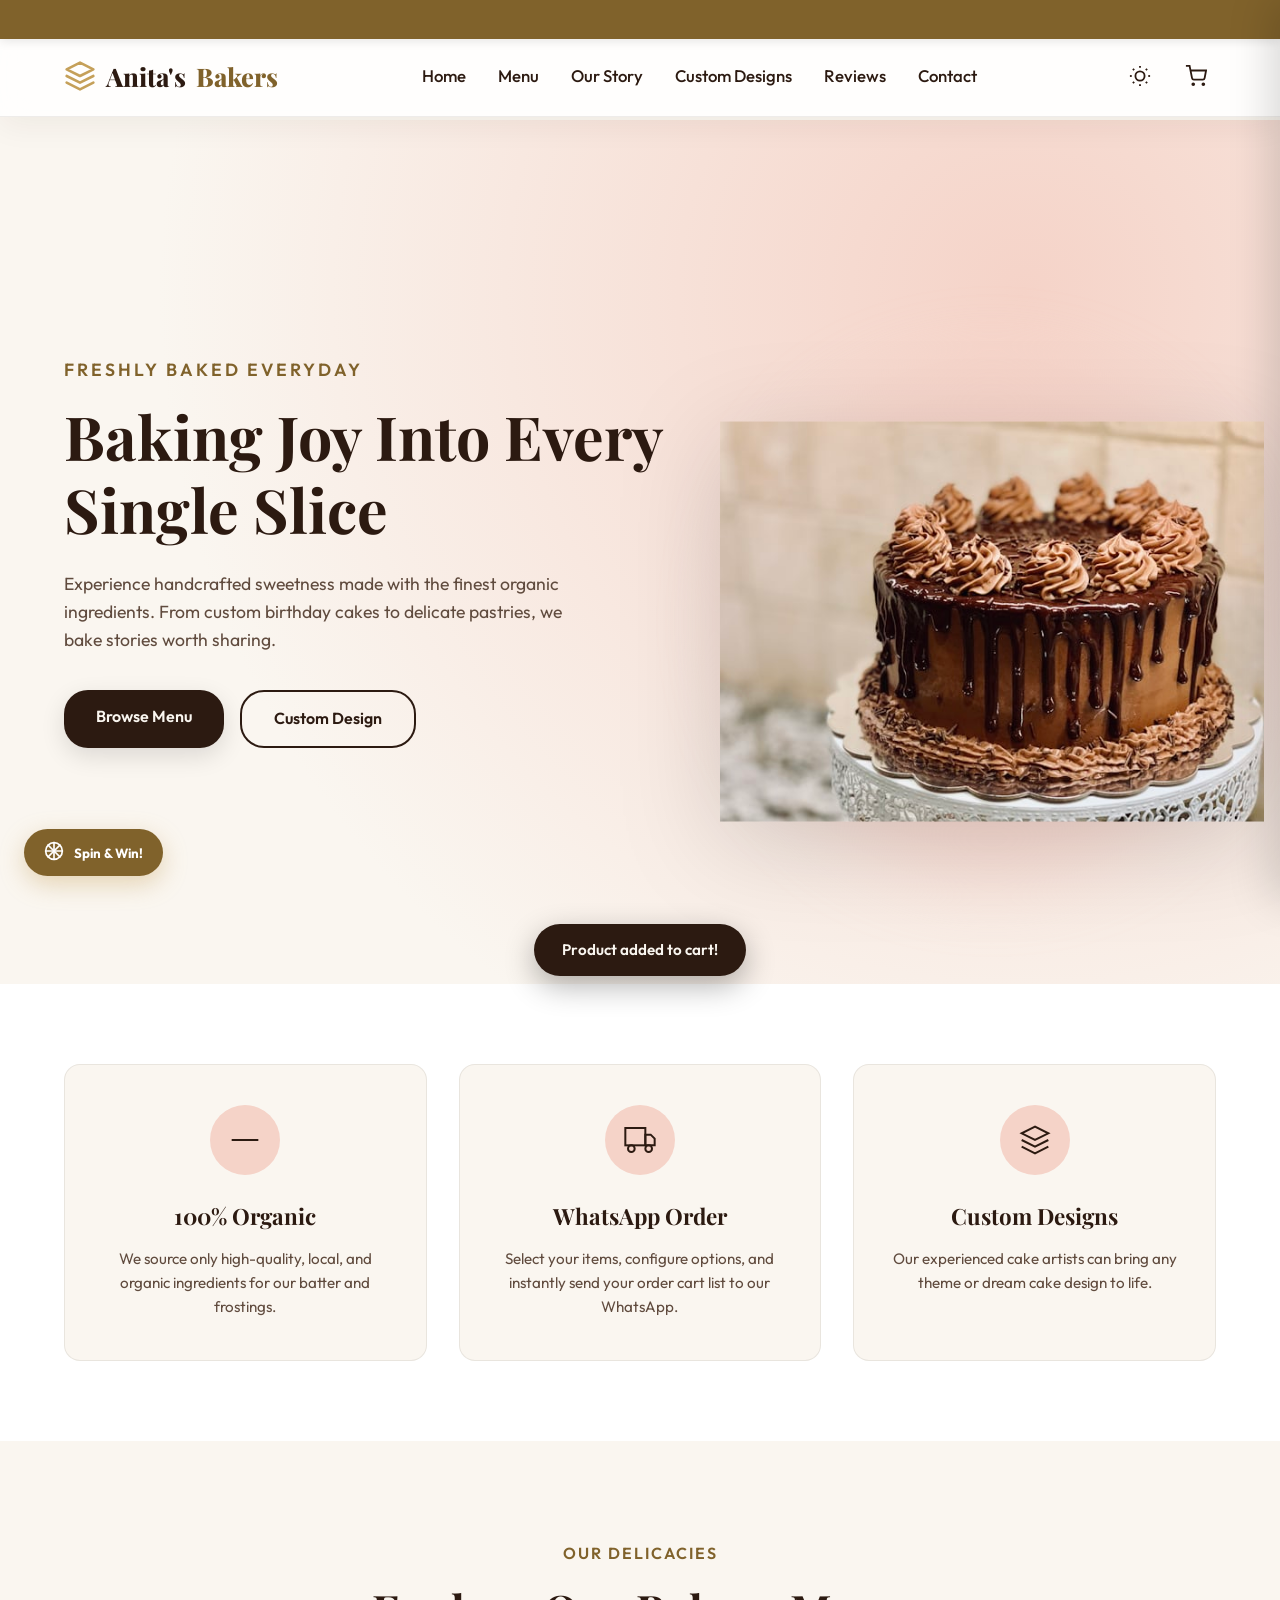
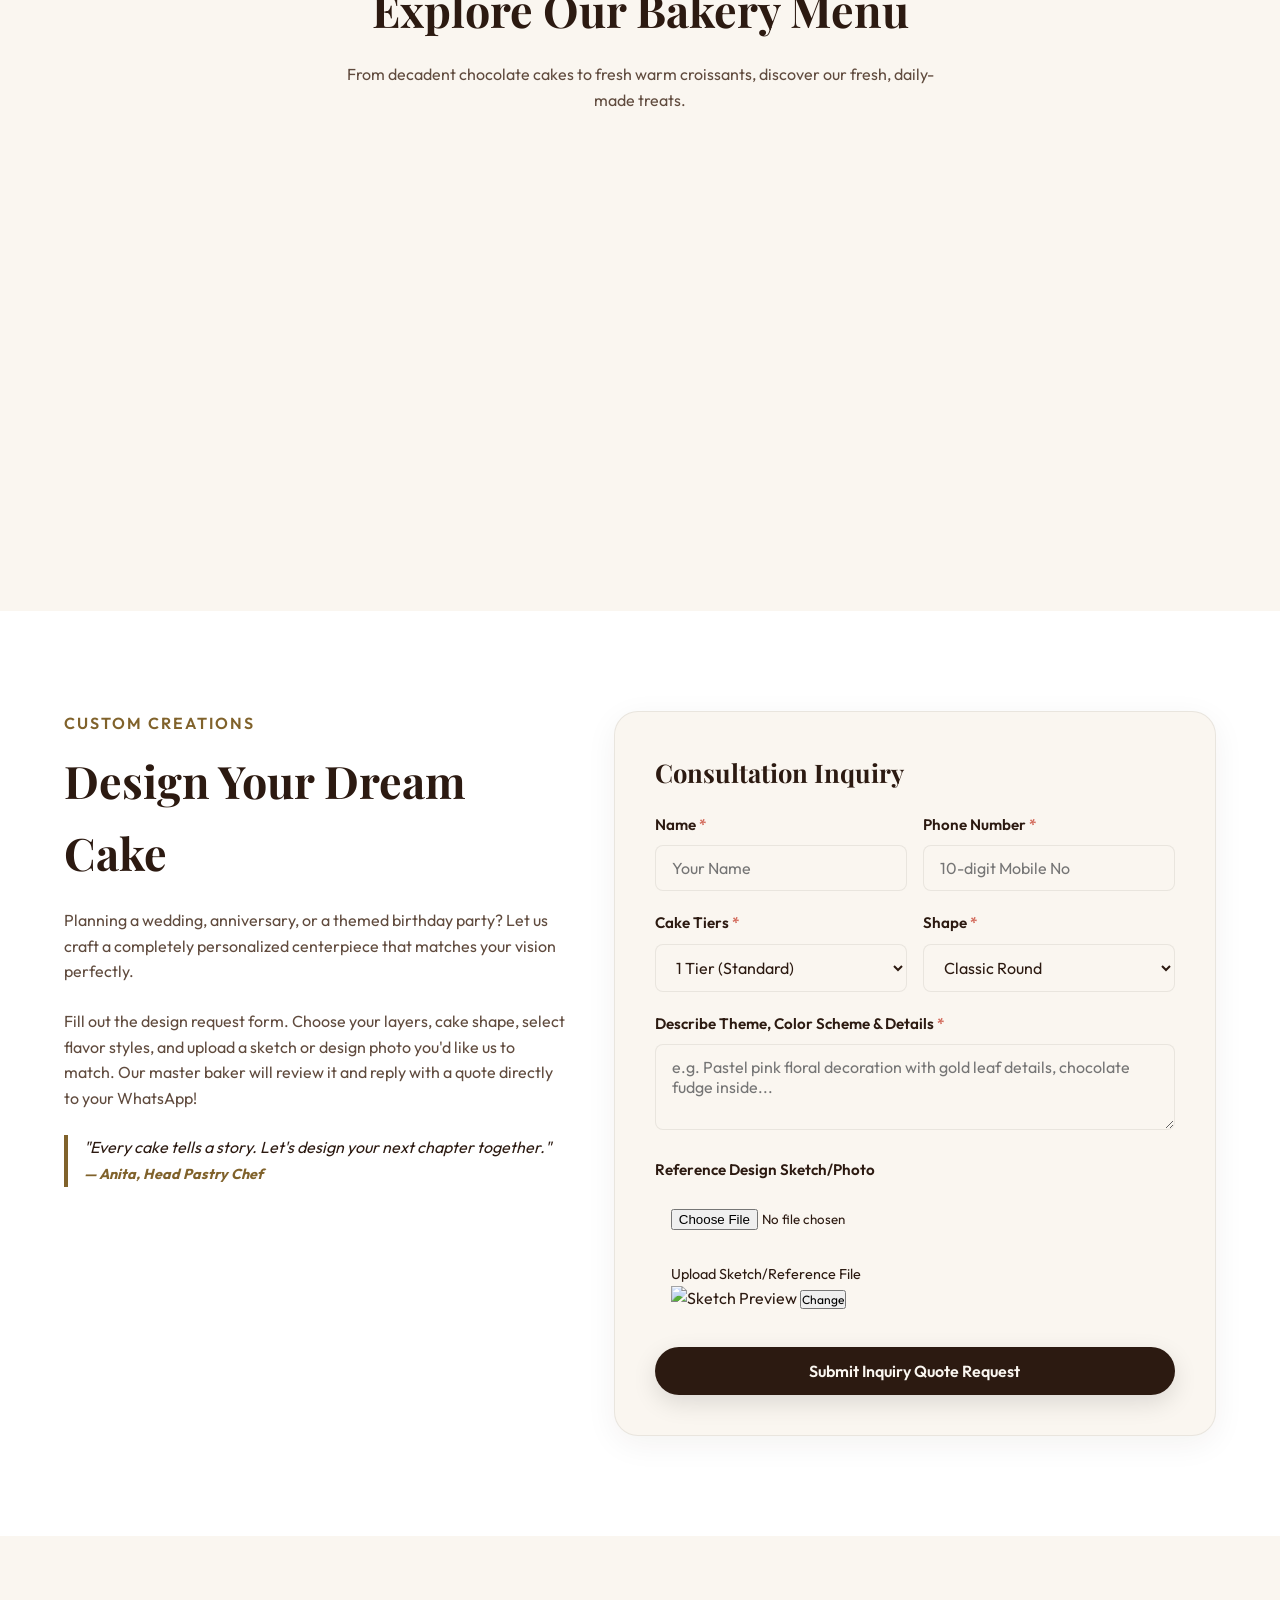
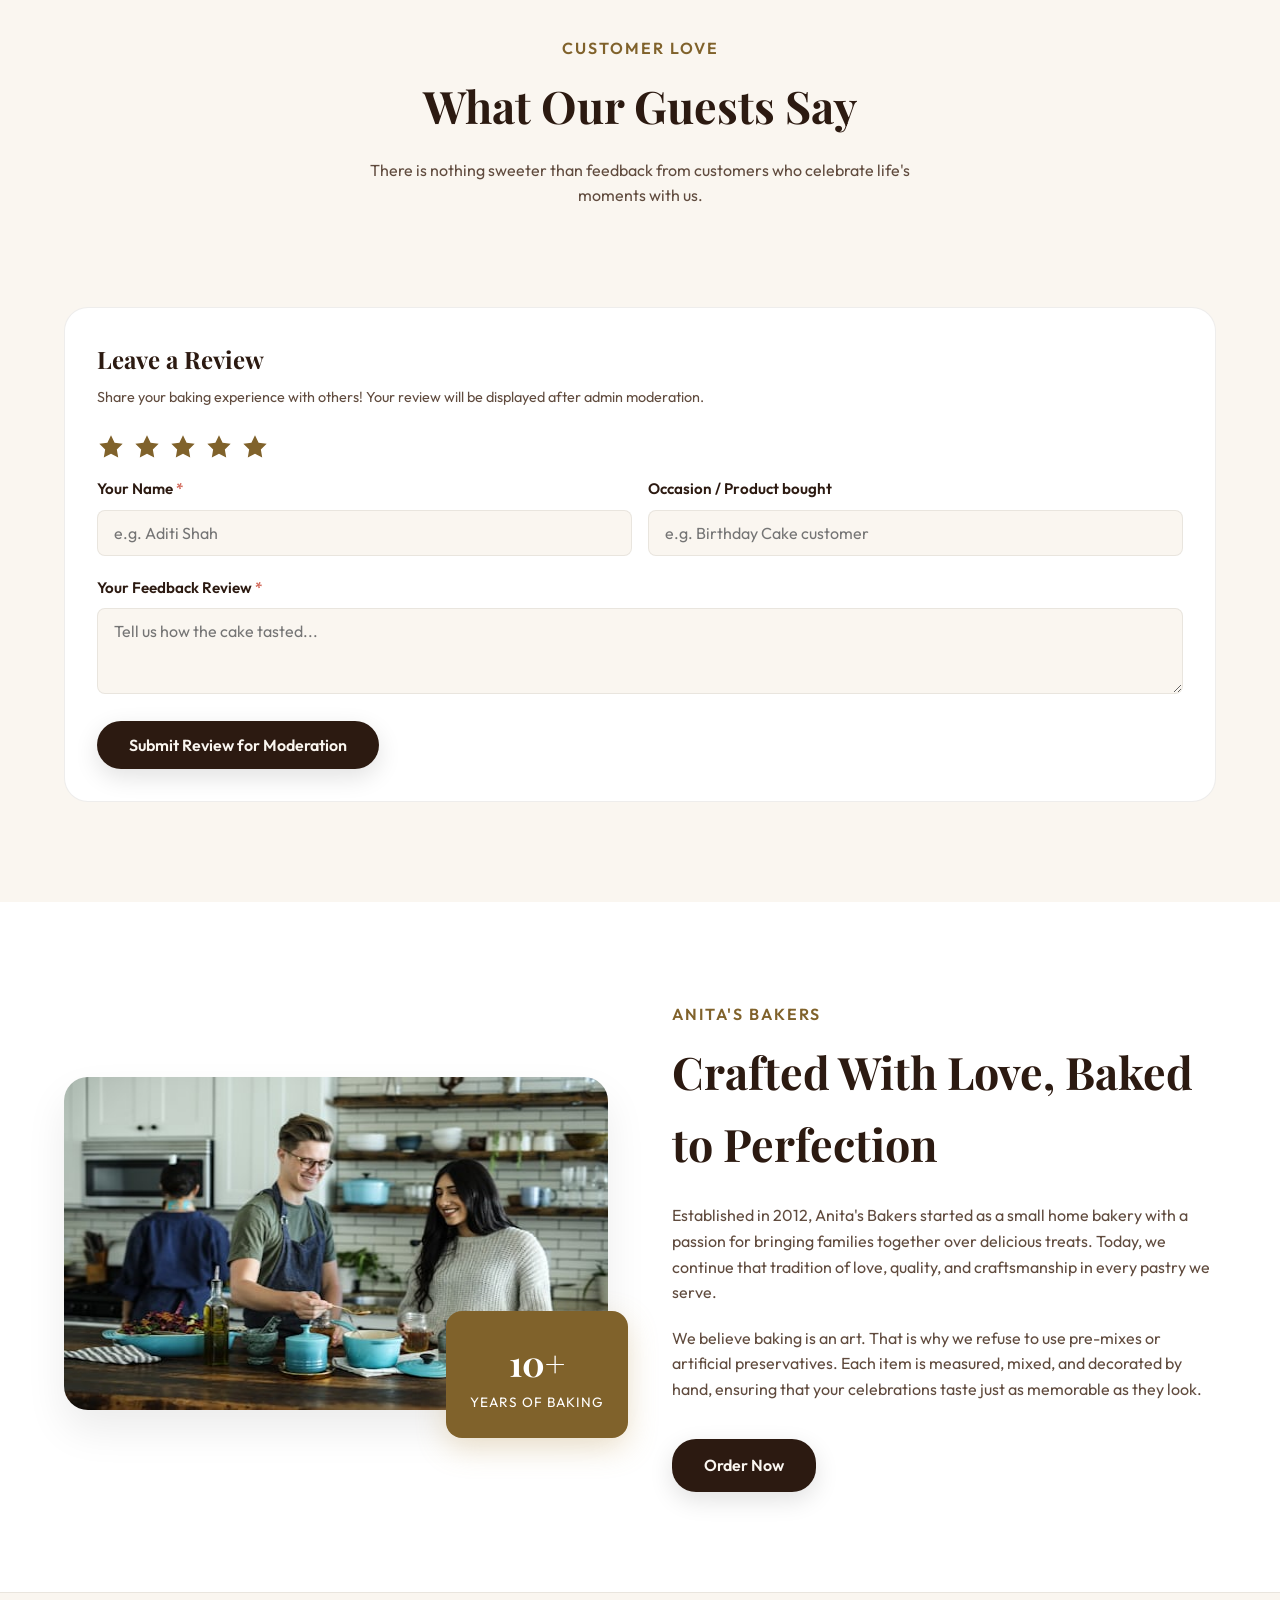
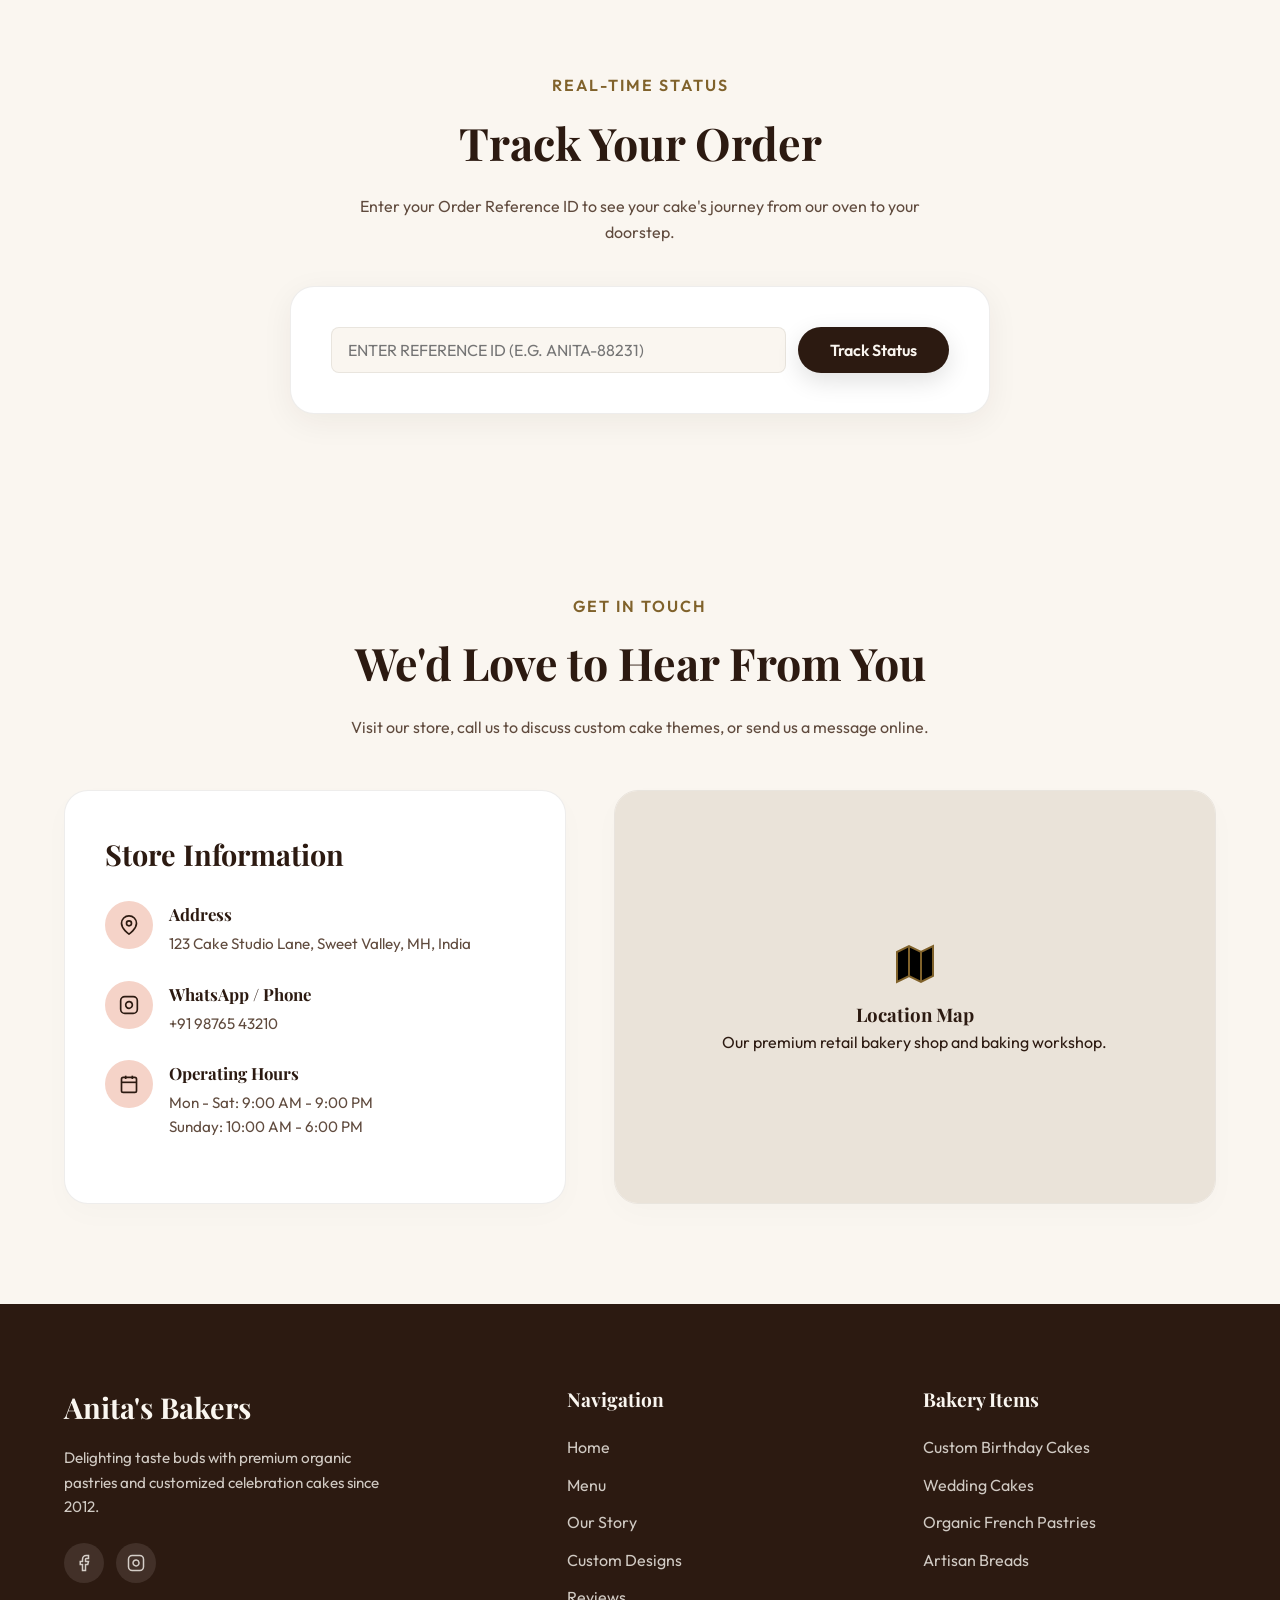
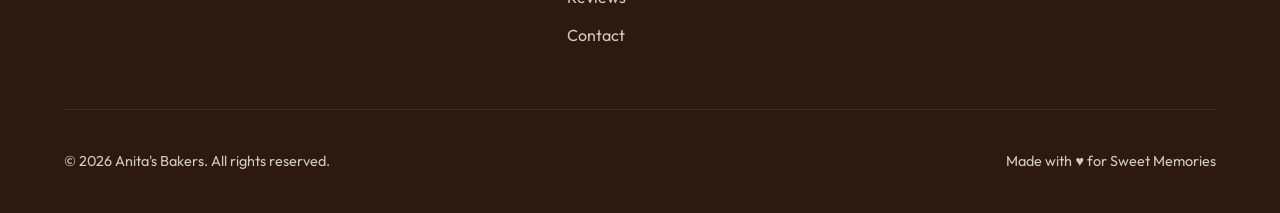
==== frontend/index.html @ c2e87790 "Initial commit: separate frontend and backend for Anita's Bakers" ====
<!DOCTYPE html>
<html lang="en">
<head>
  <meta charset="UTF-8">
  <meta name="viewport" content="width=device-width, initial-scale=1.0">
  <title>Anita's Bakers - Handcrafted Cakes & Pastries</title>
  <meta name="description" content="Welcome to Anita's Bakers. Explore our collection of premium handcrafted cakes, cupcakes, pastries, and custom orders. Order directly on WhatsApp!">
  <link rel="preconnect" href="https://fonts.googleapis.com">
  <link rel="preconnect" href="https://fonts.gstatic.com" crossorigin>
  <link rel="preload" href="https://fonts.googleapis.com/css2?family=Outfit:wght@300;400;500;600;700&family=Playfair+Display:ital,wght@0,400..900;1,400..900&family=Sacramento&display=swap" as="style" onload="this.onload=null;this.rel='stylesheet'">
  <noscript><link rel="stylesheet" href="https://fonts.googleapis.com/css2?family=Outfit:wght@300;400;500;600;700&family=Playfair+Display:ital,wght@0,400..900;1,400..900&family=Sacramento&display=swap"></noscript>
  <link rel="stylesheet" href="css/shared.css">
  <link rel="stylesheet" href="css/storefront.css">
</head>
<body class="storefront-page">

  <!-- --- TOP PROMOTIONAL ANNOUNCEMENT BAR --- -->
  <div id="announcementBar" class="announcement-bar">
    <div id="announcementContent" class="announcement-content">🎉 Special Opening Offer: Use Code WELCOME15 to get 15% off your first order! 🍰</div>
  </div>

  <!-- --- TOAST CONTAINER FOR NOTIFICATIONS --- -->
  <div id="toastNotification" class="toast-container">
    <span id="toastMessage">Product added to cart!</span>
  </div>

  <!-- --- HEADER NAVIGATION --- -->
  <header id="mainHeader">
    <div class="container nav-container">
      <a href="#" class="logo" id="logoLink">
        <svg width="32" height="32" viewBox="0 0 24 24" fill="none" stroke="#C5A059" stroke-width="2" stroke-linecap="round" stroke-linejoin="round"><path d="M12 2L2 7l10 5 10-5-10-5zM2 17l10 5 10-5M2 12l10 5 10-5"/></svg>
        Anita's <span>Bakers</span>
      </a>
      <nav>
        <ul>
          <li><a href="#home">Home</a></li>
          <li><a href="#menu">Menu</a></li>
          <li><a href="#about">Our Story</a></li>
          <li><a href="#custom-inquiry">Custom Designs</a></li>
          <li><a href="#testimonials">Reviews</a></li>
          <li><a href="#contact">Contact</a></li>
        </ul>
      </nav>
      <div class="nav-right">
        <!-- Hamburger Menu Button -->
        <button id="mobileMenuToggleBtn" class="mobile-menu-toggle-btn" aria-label="Toggle Navigation Menu">
          <svg viewBox="0 0 24 24" fill="none" stroke="currentColor" stroke-width="2" stroke-linecap="round" stroke-linejoin="round">
            <line x1="3" y1="12" x2="21" y2="12" class="line-mid"></line>
            <line x1="3" y1="6" x2="21" y2="6" class="line-top"></line>
            <line x1="3" y1="18" x2="21" y2="18" class="line-bottom"></line>
          </svg>
        </button>
        
        <!-- Theme Toggle Switch -->
        <button id="themeToggleBtn" class="theme-toggle-btn" aria-label="Toggle dark mode">
          <svg viewBox="0 0 24 24" id="themeSunIcon"><circle cx="12" cy="12" r="5"></circle><line x1="12" y1="1" x2="12" y2="3"></line><line x1="12" y1="21" x2="12" y2="23"></line><line x1="4.22" y1="4.22" x2="5.64" y2="5.64"></line><line x1="18.36" y1="18.36" x2="19.78" y2="19.78"></line><line x1="1" y1="12" x2="3" y2="12"></line><line x1="21" y1="12" x2="23" y2="12"></line><line x1="4.22" y1="19.78" x2="5.64" y2="18.36"></line><line x1="18.36" y1="5.64" x2="19.78" y2="4.22"></line></svg>
          <svg viewBox="0 0 24 24" id="themeMoonIcon" style="display: none;"><path d="M21 12.79A9 9 0 1 1 11.21 3 7 7 0 0 0 21 12.79z"></path></svg>
        </button>
        
        <button id="cartToggleBtn" class="cart-icon-btn" aria-label="Shopping Cart">
          <svg viewBox="0 0 24 24">
            <circle cx="9" cy="21" r="1"></circle>
            <circle cx="20" cy="21" r="1"></circle>
            <path d="M1 1h4l2.68 13.39a2 2 0 0 0 2 1.61h9.72a2 2 0 0 0 2-1.61L23 6H6"></path>
          </svg>
          <span id="cartBadgeCount" class="cart-badge" style="display: none;">0</span>
        </button>
      </div>
    </div>
  </header>

  <main>

  <!-- --- HERO SECTION --- -->
  <section id="home" class="hero">
    <div class="container flex-between" style="width: 100%; height: 100%;">
      <div class="hero-content">
        <span class="hero-subtitle">Freshly Baked Everyday</span>
        <h1 class="hero-title">Baking Joy Into Every Single Slice</h1>
        <p class="hero-desc">Experience handcrafted sweetness made with the finest organic ingredients. From custom birthday cakes to delicate pastries, we bake stories worth sharing.</p>
        <div class="hero-buttons">
          <a href="#menu" class="btn btn-primary">Browse Menu</a>
          <a href="#custom-inquiry" class="btn btn-secondary">Custom Design</a>
        </div>
      </div>
      <div class="hero-image-wrapper">
        <div class="hero-circle-bg"></div>
        <img src="images/hero.jpg" alt="Anita's Signature Cake" class="hero-img" id="heroFeaturedImg" width="600" height="400" fetchpriority="high" loading="eager">
      </div>
    </div>
  </section>

  <!-- --- FEATURES SECTION --- -->
  <section class="features-section">
    <div class="container">
      <h2 class="sr-only">Our Core Features</h2>
      <div class="features-grid">
        <div class="feature-card">
          <div class="feature-icon-wrapper">
            <svg viewBox="0 0 24 24"><path d="M12 2a15.3(15.3) 0 0 1 4 10 15.3(15.3) 0 0 1-4 10 15.3(15.3) 0 0 1-4-10 15.3(15.3) 0 0 1 4-10z"></path><path d="M2 12h20"></path></svg>
          </div>
          <h3>100% Organic</h3>
          <p>We source only high-quality, local, and organic ingredients for our batter and frostings.</p>
        </div>
        <div class="feature-card">
          <div class="feature-icon-wrapper">
            <svg viewBox="0 0 24 24"><rect x="1" y="3" width="15" height="13"></rect><polygon points="16 8 20 8 23 11 23 16 16 16 16 8"></polygon><circle cx="5.5" cy="18.5" r="2.5"></circle><circle cx="18.5" cy="18.5" r="2.5"></circle></svg>
          </div>
          <h3>WhatsApp Order</h3>
          <p>Select your items, configure options, and instantly send your order cart list to our WhatsApp.</p>
        </div>
        <div class="feature-card">
          <div class="feature-icon-wrapper">
            <svg viewBox="0 0 24 24"><path d="M12 2L2 7l10 5 10-5-10-5zM2 17l10 5 10-5M2 12l10 5 10-5"/></svg>
          </div>
          <h3>Custom Designs</h3>
          <p>Our experienced cake artists can bring any theme or dream cake design to life.</p>
        </div>
      </div>
    </div>
  </section>

  <!-- --- MENU / PRODUCTS SECTION --- -->
  <section id="menu" class="menu-section">
    <div class="container">
      <div class="section-header">
        <span class="section-subtitle">Our Delicacies</span>
        <h2 class="section-title">Explore Our Bakery Menu</h2>
        <p class="section-desc">From decadent chocolate cakes to fresh warm croissants, discover our fresh, daily-made treats.</p>
      </div>

      <!-- Categories Filter Pills -->
      <div class="categories-filter" id="categoryFilterContainer">
        <!-- Dynamic Category buttons will render here -->
      </div>

      <!-- Products Grid -->
      <div class="products-grid" id="productsGrid">
        <!-- Dynamic Product cards will render here -->
      </div>
    </div>
  </section>

  <!-- --- CUSTOM ORDER / DESIGN INQUIRY --- -->
  <section id="custom-inquiry" class="inquiry-section">
    <div class="container inquiry-grid">
      <div class="inquiry-text">
        <span class="section-subtitle">Custom Creations</span>
        <h2>Design Your Dream Cake</h2>
        <p>Planning a wedding, anniversary, or a themed birthday party? Let us craft a completely personalized centerpiece that matches your vision perfectly.</p>
        <p>Fill out the design request form. Choose your layers, cake shape, select flavor styles, and upload a sketch or design photo you'd like us to match. Our master baker will review it and reply with a quote directly to your WhatsApp!</p>
        <div style="margin-top:20px; border-left:4px solid var(--accent-gold); padding-left: 16px; font-style:italic;">
          "Every cake tells a story. Let's design your next chapter together."<br>
          <strong style="color:var(--accent-gold); font-size:0.9rem;">— Anita, Head Pastry Chef</strong>
        </div>
      </div>
      
      <div class="inquiry-card">
        <h3 style="margin-bottom: 20px; font-size: 1.6rem;">Consultation Inquiry</h3>
        <form id="cakeInquiryForm">
          <div class="config-options-grid">
            <div class="form-group">
              <label for="inqName">Name <span>*</span></label>
              <input type="text" id="inqName" class="form-control" placeholder="Your Name" required>
            </div>
            <div class="form-group">
              <label for="inqPhone">Phone Number <span>*</span></label>
              <input type="tel" id="inqPhone" class="form-control" placeholder="10-digit Mobile No" required pattern="[0-9]{10}">
            </div>
          </div>
          <div class="config-options-grid">
            <div class="form-group">
              <label for="inqTiers">Cake Tiers <span>*</span></label>
              <select id="inqTiers" class="form-control" required>
                <option value="1 Tier">1 Tier (Standard)</option>
                <option value="2 Tiers">2 Tiers (Tall)</option>
                <option value="3 Tiers">3 Tiers (Grand)</option>
                <option value="Custom Layers">More than 3 (Custom)</option>
              </select>
            </div>
            <div class="form-group">
              <label for="inqShape">Shape <span>*</span></label>
              <select id="inqShape" class="form-control" required>
                <option value="Round">Classic Round</option>
                <option value="Square">Modern Square</option>
                <option value="Heart">Romantic Heart</option>
                <option value="Hexagonal">Geometric Hexagon</option>
                <option value="Sculpted / Theme">Custom Sculpted Theme</option>
              </select>
            </div>
          </div>
          <div class="form-group">
            <label for="inqDesc">Describe Theme, Color Scheme & Details <span>*</span></label>
            <textarea id="inqDesc" class="form-control" rows="3" placeholder="e.g. Pastel pink floral decoration with gold leaf details, chocolate fudge inside..." required></textarea>
          </div>
          <div class="form-group">
            <label for="inqImageFile">Reference Design Sketch/Photo</label>
            <div class="image-upload-wrapper" id="inqUploadArea" style="padding:16px;">
              <input type="file" id="inqImageFile" accept="image/*">
              <div class="upload-placeholder" id="inqUploadPlaceholder" style="font-size:0.9rem;">
                <svg viewBox="0 0 24 24" fill="none" stroke-width="2" style="width:24px; height:24px;"><rect x="3" y="3" width="18" height="18" rx="2" ry="2"></rect><circle cx="8.5" cy="8.5" r="1.5"></circle><polyline points="21 15 16 10 5 21"></polyline></svg>
                <p>Upload Sketch/Reference File</p>
              </div>
              <div class="preview-container" id="inqPreviewContainer">
                <img src="" alt="Sketch Preview" class="preview-img" id="inqPreviewImg" style="width:80px; height:80px;">
                <button type="button" class="btn-remove-preview" id="btnRemoveInqPreview" style="font-size:0.75rem;">Change</button>
              </div>
            </div>
            <input type="hidden" id="inqImageBase64">
          </div>
          <button type="submit" class="btn btn-primary" style="width: 100%;">Submit Inquiry Quote Request</button>
        </form>
      </div>
    </div>
  </section>

  <!-- --- TESTIMONIALS SECTION --- -->
  <section id="testimonials" class="testimonials-section">
    <div class="container">
      <div class="section-header">
        <span class="section-subtitle">Customer Love</span>
        <h2 class="section-title">What Our Guests Say</h2>
        <p class="section-desc">There is nothing sweeter than feedback from customers who celebrate life's moments with us.</p>
      </div>
      
      <!-- Testimonials grid container -->
      <div class="testimonials-grid" id="testimonialsGrid">
        <!-- Rendered dynamically from localStorage approved list -->
      </div>

      <!-- Add Review submission form inline -->
      <div class="review-submit-box">
        <h3 style="margin-bottom: 8px; font-family: var(--font-serif); font-size:1.5rem;">Leave a Review</h3>
        <p style="font-size:0.9rem; color:var(--text-light-cocoa); margin-bottom: 24px;">Share your baking experience with others! Your review will be displayed after admin moderation.</p>
        
        <form id="submitReviewForm">
          <div class="review-stars-input" id="starsRatingSelector">
            <svg viewBox="0 0 24 24" data-index="1"><polygon points="12 2 15.09 8.26 22 9.27 17 14.14 18.18 21.02 12 17.77 5.82 21.02 7 14.14 2 9.27 8.91 8.26 12 2"></polygon></svg>
            <svg viewBox="0 0 24 24" data-index="2"><polygon points="12 2 15.09 8.26 22 9.27 17 14.14 18.18 21.02 12 17.77 5.82 21.02 7 14.14 2 9.27 8.91 8.26 12 2"></polygon></svg>
            <svg viewBox="0 0 24 24" data-index="3"><polygon points="12 2 15.09 8.26 22 9.27 17 14.14 18.18 21.02 12 17.77 5.82 21.02 7 14.14 2 9.27 8.91 8.26 12 2"></polygon></svg>
            <svg viewBox="0 0 24 24" data-index="4"><polygon points="12 2 15.09 8.26 22 9.27 17 14.14 18.18 21.02 12 17.77 5.82 21.02 7 14.14 2 9.27 8.91 8.26 12 2"></polygon></svg>
            <svg viewBox="0 0 24 24" data-index="5"><polygon points="12 2 15.09 8.26 22 9.27 17 14.14 18.18 21.02 12 17.77 5.82 21.02 7 14.14 2 9.27 8.91 8.26 12 2"></polygon></svg>
          </div>
          <input type="hidden" id="selectedStarValue" value="5">

          <div class="config-options-grid">
            <div class="form-group">
              <label for="revAuthor">Your Name <span>*</span></label>
              <input type="text" id="revAuthor" class="form-control" placeholder="e.g. Aditi Shah" required>
            </div>
            <div class="form-group">
              <label for="revType">Occasion / Product bought</label>
              <input type="text" id="revType" class="form-control" placeholder="e.g. Birthday Cake customer">
            </div>
          </div>
          <div class="form-group">
            <label for="revText">Your Feedback Review <span>*</span></label>
            <textarea id="revText" class="form-control" rows="3" placeholder="Tell us how the cake tasted..." required></textarea>
          </div>
          <button type="submit" class="btn btn-primary">Submit Review for Moderation</button>
        </form>
      </div>
    </div>
  </section>

  <!-- --- OUR STORY SECTION --- -->
  <section id="about" class="about-section">
    <div class="container">
      <div class="about-grid">
        <div class="about-image">
          <img src="images/about.jpg" alt="Anita Baking" class="about-img-main" width="500" height="333" loading="lazy">
          <div class="about-badge">
            <h4>10+</h4>
            <p>Years of Baking</p>
          </div>
        </div>
        <div class="about-text">
          <span class="section-subtitle">Anita's Bakers</span>
          <h2>Crafted With Love, Baked to Perfection</h2>
          <p>Established in 2012, Anita's Bakers started as a small home bakery with a passion for bringing families together over delicious treats. Today, we continue that tradition of love, quality, and craftsmanship in every pastry we serve.</p>
          <p>We believe baking is an art. That is why we refuse to use pre-mixes or artificial preservatives. Each item is measured, mixed, and decorated by hand, ensuring that your celebrations taste just as memorable as they look.</p>
          <a href="#menu" class="btn btn-primary" style="margin-top: 16px;">Order Now</a>
        </div>
      </div>
    </div>
  </section>

  <!-- --- ORDER TRACKER SECTION --- -->
  <section id="order-tracker" class="order-tracker-section" style="background: var(--bg-cream); padding: 80px 0; border-top: 1px solid var(--border-color);">
    <div class="container">
      <div class="section-header" style="max-width: 600px; margin: 0 auto 40px auto; text-align: center;">
        <span class="section-subtitle">Real-time Status</span>
        <h2 class="section-title">Track Your Order</h2>
        <p class="section-desc">Enter your Order Reference ID to see your cake's journey from our oven to your doorstep.</p>
      </div>
      
      <div class="tracker-card" style="max-width: 700px; margin: 0 auto; background: var(--bg-white); padding: 40px; border-radius: var(--border-radius-lg); border: 1px solid var(--border-color); box-shadow: var(--glass-shadow);">
        <div class="form-group" style="display: flex; gap: 12px; margin-bottom: 0;">
          <input type="text" id="orderTrackerInput" class="form-control" placeholder="Enter Reference ID (e.g. ANITA-88231)" style="text-transform: uppercase;">
          <button id="trackOrderBtn" class="btn btn-primary" style="white-space: nowrap; padding: 0 32px;">Track Status</button>
        </div>
        <p id="trackerError" style="color: var(--danger-red); margin-top: 10px; display: none; font-weight: 600; font-size: 0.9rem;"></p>
        
        <!-- Live Tracker Timeline (hidden by default) -->
        <div id="trackerVisualArea" style="display: none; margin-top: 40px; border-top: 1px solid var(--border-color); padding-top: 30px;">
          <div class="tracker-order-summary" style="margin-bottom: 24px;">
            <h4 id="trackerCustName" style="font-size: 1.25rem; margin-bottom: 4px;">Order Status</h4>
            <p id="trackerOrderItems" style="color: var(--text-light-cocoa); font-size: 0.95rem;"></p>
          </div>
          
          <div class="timeline-wrapper">
            <div class="timeline-progress-bar">
              <div class="timeline-progress-fill" id="timelineProgressFill"></div>
            </div>
            <div class="timeline-steps">
              <div class="timeline-step" id="step-placed">
                <div class="step-dot"><svg viewBox="0 0 24 24" fill="none" stroke="currentColor" stroke-width="3" stroke-linecap="round" stroke-linejoin="round"><polyline points="20 6 9 17 4 12"></polyline></svg></div>
                <div class="step-label">Placed</div>
              </div>
              <div class="timeline-step" id="step-baking">
                <div class="step-dot"><svg viewBox="0 0 24 24" fill="none" stroke="currentColor" stroke-width="3" stroke-linecap="round" stroke-linejoin="round"><path d="M12 2v20M17 5H9.5a3.5 3.5 0 0 0 0 7h5a3.5 3.5 0 0 1 0 7H6"></path></svg></div>
                <div class="step-label">Baking</div>
              </div>
              <div class="timeline-step" id="step-decorating">
                <div class="step-dot"><svg viewBox="0 0 24 24" fill="none" stroke="currentColor" stroke-width="3" stroke-linecap="round" stroke-linejoin="round"><path d="M12 2l3.09 6.26L22 9.27l-5 4.87 1.18 6.88L12 17.77l-6.18 3.25L7 14.14 2 9.27l6.91-1.01L12 2z"></path></svg></div>
                <div class="step-label">Decorating</div>
              </div>
              <div class="timeline-step" id="step-shipping">
                <div class="step-dot"><svg viewBox="0 0 24 24" fill="none" stroke="currentColor" stroke-width="3" stroke-linecap="round" stroke-linejoin="round"><rect x="1" y="3" width="15" height="13"></rect><polygon points="16 8 20 8 23 11 23 16 16 16 16 8"></polygon><circle cx="5.5" cy="18.5" r="2.5"></circle><circle cx="18.5" cy="18.5" r="2.5"></circle></svg></div>
                <div class="step-label">Shipped</div>
              </div>
              <div class="timeline-step" id="step-delivered">
                <div class="step-dot"><svg viewBox="0 0 24 24" fill="none" stroke="currentColor" stroke-width="3" stroke-linecap="round" stroke-linejoin="round"><path d="M22 11.08V12a10 10 0 1 1-5.93-9.14"></path><polyline points="22 4 12 14.01 9 11.01"></polyline></svg></div>
                <div class="step-label">Delivered</div>
              </div>
            </div>
          </div>
        </div>
      </div>
    </div>
  </section>

  <!-- --- CONTACT SECTION --- -->
  <section id="contact" class="contact-section">
    <div class="container">
      <div class="section-header">
        <span class="section-subtitle">Get In Touch</span>
        <h2 class="section-title">We'd Love to Hear From You</h2>
        <p class="section-desc">Visit our store, call us to discuss custom cake themes, or send us a message online.</p>
      </div>
      <div class="contact-grid">
        <div class="contact-info-panel">
          <h3>Store Information</h3>
          <div class="contact-item">
            <div class="contact-item-icon">
              <svg viewBox="0 0 24 24"><path d="M21 10c0 7-9 13-9 13s-9-6-9-13a9 9 0 0 1 18 0z"></path><circle cx="12" cy="10" r="3"></circle></svg>
            </div>
            <div class="contact-item-details">
              <h4>Address</h4>
              <p id="contactAddress">123 Cake Studio Lane, Sweet Valley, MH, India</p>
            </div>
          </div>
          <div class="contact-item">
            <div class="contact-item-icon">
              <svg viewBox="0 0 24 24"><rect x="2" y="2" width="20" height="20" rx="5" ry="5"></rect><path d="M16 11.37A4 4 0 1 1 12.63 8 4 4 0 0 1 16 11.37z"></path><line x1="17.5" y1="6.5" x2="17.51" y2="6.5"></line></svg>
            </div>
            <div class="contact-item-details">
              <h4>WhatsApp / Phone</h4>
              <p id="contactPhone">+91 98765 43210</p>
            </div>
          </div>
          <div class="contact-item">
            <div class="contact-item-icon">
              <svg viewBox="0 0 24 24"><rect x="3" y="4" width="18" height="18" rx="2" ry="2"></rect><line x1="16" y1="2" x2="16" y2="6"></line><line x1="8" y1="2" x2="8" y2="6"></line><line x1="3" y1="10" x2="21" y2="10"></line></svg>
            </div>
            <div class="contact-item-details">
              <h4>Operating Hours</h4>
              <p id="contactHours">Mon - Sat: 9:00 AM - 9:00 PM<br>Sunday: 10:00 AM - 6:00 PM</p>
            </div>
          </div>
        </div>
        <div class="map-container">
          <div class="map-placeholder">
            <svg viewBox="0 0 24 24"><polygon points="3 6 9 3 15 6 21 3 21 18 15 21 9 18 3 21"></polygon><line x1="9" y1="3" x2="9" y2="18"></line><line x1="15" y1="6" x2="15" y2="21"></line></svg>
            <h3>Location Map</h3>
            <p>Our premium retail bakery shop and baking workshop.</p>
          </div>
        </div>
      </div>
    </div>
  </section>

  </main>

  <!-- --- FOOTER --- -->
  <footer>
    <div class="container">
      <div class="footer-grid">
        <div class="footer-brand">
          <h3>Anita's Bakers</h3>
          <p>Delighting taste buds with premium organic pastries and customized celebration cakes since 2012.</p>
          <div class="footer-socials">
            <a href="#" class="social-link" aria-label="Facebook"><svg viewBox="0 0 24 24"><path d="M18 2h-3a5 5 0 0 0-5 5v3H7v4h3v8h4v-8h3l1-4h-4V7a1 1 0 0 1 1-1h3z"></path></svg></a>
            <a href="#" class="social-link" aria-label="Instagram"><svg viewBox="0 0 24 24"><rect x="2" y="2" width="20" height="20" rx="5" ry="5"></rect><path d="M16 11.37A4 4 0 1 1 12.63 8 4 4 0 0 1 16 11.37z"></path><line x1="17.5" y1="6.5" x2="17.51" y2="6.5"></line></svg></a>
          </div>
        </div>
        <div class="footer-links">
          <h4>Navigation</h4>
          <ul>
            <li><a href="#home">Home</a></li>
            <li><a href="#menu">Menu</a></li>
            <li><a href="#about">Our Story</a></li>
            <li><a href="#custom-inquiry">Custom Designs</a></li>
            <li><a href="#testimonials">Reviews</a></li>
            <li><a href="#contact">Contact</a></li>
          </ul>
        </div>
        <div class="footer-links">
          <h4>Bakery Items</h4>
          <ul>
            <li><a href="#menu">Custom Birthday Cakes</a></li>
            <li><a href="#menu">Wedding Cakes</a></li>
            <li><a href="#menu">Organic French Pastries</a></li>
            <li><a href="#menu">Artisan Breads</a></li>
          </ul>
        </div>
      </div>
      <div class="footer-bottom">
        <p>&copy; 2026 Anita's Bakers. All rights reserved.</p>
        <p>Made with &hearts; for Sweet Memories</p>
      </div>
    </div>
  </footer>

  <!-- --- BACKGROUND BACKDROP FILTER OVERLAY --- -->
  <div id="overlayBackdrop" class="overlay-backdrop"></div>

  <!-- --- SLIDE-IN SHOPPING CART SIDEBAR --- -->
  <aside id="cartSidebar" class="cart-sidebar">
    <div class="cart-header">
      <h2>Your Cart</h2>
      <button id="closeCartBtn" class="btn-close-cart" aria-label="Close Cart">
        <svg viewBox="0 0 24 24" fill="none" stroke-width="2"><line x1="18" y1="6" x2="6" y2="18"></line><line x1="6" y1="6" x2="18" y2="18"></line></svg>
      </button>
    </div>
    
    <div id="cartItemsList" class="cart-items-list">
      <!-- Dynamic cart items will render here -->
    </div>

    <div class="cart-footer">
      <div class="promo-container">
        <input type="text" id="promoCodeInput" class="promo-input" placeholder="Promo Code (e.g. ANITA10)">
        <button id="applyPromoBtn" class="btn-promo-apply">Apply</button>
      </div>
      <p id="promoStatusMessage" class="promo-status-message"></p>

      <div class="cart-summary-row">
        <span>Subtotal</span>
        <span id="cartSubtotal">₹0.00</span>
      </div>
      <div id="discountRow" class="cart-summary-row" style="display: none; color: var(--success-green);">
        <span>Discount (<span id="discountPercentage">0</span>%)</span>
        <span id="cartDiscount">-₹0.00</span>
      </div>
      <div class="cart-summary-row">
        <span>Delivery Fee</span>
        <span id="cartDeliveryFee">₹0.00</span>
      </div>
      <div class="cart-summary-row total">
        <span>Total</span>
        <span id="cartTotal">₹0.00</span>
      </div>
      <button id="checkoutBtn" class="btn-checkout">
        Proceed to Checkout
        <svg width="20" height="20" viewBox="0 0 24 24" fill="none" stroke="currentColor" stroke-width="2" stroke-linecap="round" stroke-linejoin="round"><line x1="5" y1="12" x2="19" y2="12"></line><polyline points="12 5 19 12 12 19"></polyline></svg>
      </button>
    </div>
  </aside>

  <!-- --- PRODUCT QUICK VIEW MODAL --- -->
  <div id="quickViewModal" class="modal-wrapper">
    <div class="modal-container">
      <div class="modal-header">
        <h2>Product Details</h2>
        <button id="closeQuickViewModalBtn" class="btn-close-cart" aria-label="Close Product Details Modal">
          <svg viewBox="0 0 24 24" fill="none" stroke-width="2"><line x1="18" y1="6" x2="6" y2="18"></line><line x1="6" y1="6" x2="18" y2="18"></line></svg>
        </button>
      </div>
      <div class="modal-body quickview-grid">
        <img id="qvImg" src="" alt="Product Image" class="quickview-img">
        <div class="quickview-info">
          <h3 id="qvTitle">Belgian Chocolate Truffle</h3>
          <div id="qvPrice" class="price">₹950</div>
          <p id="qvDesc">Rich dark chocolate layered pastry cake...</p>
          <div class="quickview-details-list">
            <div>🍀 <strong>Dietary Info:</strong> Egg/Eggless option available</div>
            <div>🌾 <strong>Allergens:</strong> Gluten, Dairy (May contain traces of nuts)</div>
            <div>🔥 <strong>Calorie Count:</strong> ~340 kcal / slice</div>
          </div>
        </div>
      </div>
      <div class="modal-footer">
        <button id="qvAddToCartBtn" class="btn btn-primary">Add to Shopping Cart</button>
      </div>
    </div>
  </div>

  <!-- --- CUSTOM CAKE CONFIGURATOR MODAL (WIZARD EDITION) --- -->
  <div id="configuratorModal" class="modal-wrapper">
    <div class="modal-container">
      <div class="modal-header">
        <h2>Configure Cake</h2>
        <button id="closeConfigModalBtn" class="btn-close-cart" aria-label="Close Cake Configurator Modal">
          <svg viewBox="0 0 24 24" fill="none" stroke-width="2"><line x1="18" y1="6" x2="6" y2="18"></line><line x1="6" y1="6" x2="18" y2="18"></line></svg>
        </button>
      </div>
      <div class="modal-body" style="padding-top: 20px;">
        
        <!-- Wizard Step Indicators -->
        <div class="wizard-steps-indicator" style="display: flex; justify-content: space-between; align-items: center; margin-bottom: 24px; position: relative; padding: 0 10px;">
          <div class="wizard-indicator-line" style="position: absolute; top: 15px; left: 0; right: 0; height: 3px; background: var(--border-color); z-index: 1;"></div>
          <div class="wizard-indicator-line-fill" id="wizardProgressLine" style="position: absolute; top: 15px; left: 0; width: 0%; height: 3px; background: var(--accent-gold); z-index: 2; transition: var(--transition-smooth);"></div>
          
          <div class="indicator-step active" id="indStep1" style="z-index: 3; display: flex; flex-direction: column; align-items: center; gap: 6px;">
            <div class="step-num" style="width: 32px; height: 32px; border-radius: 50%; background: var(--accent-gold); color: white; display: flex; align-items: center; justify-content: center; font-weight: 700; font-size: 0.9rem; border: 3px solid var(--bg-white); transition: var(--transition-fast);">1</div>
            <span style="font-size: 0.75rem; font-weight: 600; color: var(--text-cocoa);">Base</span>
          </div>
          <div class="indicator-step" id="indStep2" style="z-index: 3; display: flex; flex-direction: column; align-items: center; gap: 6px;">
            <div class="step-num" style="width: 32px; height: 32px; border-radius: 50%; background: #D1C7BD; color: white; display: flex; align-items: center; justify-content: center; font-weight: 700; font-size: 0.9rem; border: 3px solid var(--bg-white); transition: var(--transition-fast);">2</div>
            <span style="font-size: 0.75rem; font-weight: 600; color: var(--text-light-cocoa);">Flavor</span>
          </div>
          <div class="indicator-step" id="indStep3" style="z-index: 3; display: flex; flex-direction: column; align-items: center; gap: 6px;">
            <div class="step-num" style="width: 32px; height: 32px; border-radius: 50%; background: #D1C7BD; color: white; display: flex; align-items: center; justify-content: center; font-weight: 700; font-size: 0.9rem; border: 3px solid var(--bg-white); transition: var(--transition-fast);">3</div>
            <span style="font-size: 0.75rem; font-weight: 600; color: var(--text-light-cocoa);">Decor</span>
          </div>
        </div>

        <!-- Interactive visual cake stack builder -->
        <div class="cake-visualizer" id="cakeVisualizer">
          <div class="cake-layers-container" id="cakeVisualContainer">
            <!-- Layers will stack here in real-time -->
          </div>
          <div class="cake-stand"></div>
          <div class="cake-stand-base"></div>
        </div>

        <div class="configurator-meta" style="margin-bottom: 15px; padding-bottom: 12px;">
          <img id="configCakeImg" src="" alt="Cake Preview" class="configurator-img" style="display:none;">
          <div class="configurator-details">
            <h3 id="configCakeTitle">Custom Celebration Cake</h3>
            <p id="configCakeBasePrice" class="price">Base: ₹0.00</p>
          </div>
        </div>
        
        <form id="cakeConfigForm">
          <input type="hidden" id="configCakeId">
          
          <!-- Step 1 Panel: Shape and Size -->
          <div class="wizard-step-panel" id="configPanelStep1">
            <div class="config-options-grid">
              <div class="form-group">
                <label for="cakeShape">Cake Shape <span>*</span></label>
                <select id="cakeShape" class="form-control">
                  <option value="Round" data-price="0">Round Shape (+₹0)</option>
                  <option value="Square" data-price="50">Square Shape (+₹50)</option>
                  <option value="Heart" data-price="100">Heart Shape (+₹100)</option>
                </select>
              </div>
              <div class="form-group">
                <label for="cakeWeight">Size / Weight <span>*</span></label>
                <select id="cakeWeight" class="form-control">
                  <option value="1" data-price="0">1.0 kg (Base Price)</option>
                  <option value="1.5" data-price="350">1.5 kg (+₹350)</option>
                  <option value="2" data-price="600">2.0 kg (+₹600)</option>
                  <option value="3" data-price="1100">3.0 kg (+₹1100)</option>
                </select>
              </div>
            </div>
          </div>
          
          <!-- Step 2 Panel: Flavor & Eggless option -->
          <div class="wizard-step-panel" id="configPanelStep2" style="display: none;">
            <div class="config-options-grid">
              <div class="form-group">
                <label for="cakeFlavor">Flavor Option <span>*</span></label>
                <select id="cakeFlavor" class="form-control">
                  <option value="Chocolate Truffle" data-price="0">Chocolate Truffle (+₹0)</option>
                  <option value="Red Velvet" data-price="150">Red Velvet (+₹150)</option>
                  <option value="Butterscotch Crunch" data-price="50">Butterscotch Crunch (+₹50)</option>
                  <option value="Fresh Pineapple" data-price="0">Fresh Pineapple (+₹0)</option>
                  <option value="Choco-Hazelnut" data-price="200">Choco-Hazelnut (+₹200)</option>
                </select>
              </div>
              <div class="form-group">
                <label class="toggle-switch-container" style="margin-top: 32px;">
                  <input type="checkbox" id="cakeEggless" class="toggle-checkbox">
                  <span class="toggle-switch"></span>
                  <span>Make it Eggless (+₹100)</span>
                </label>
              </div>
            </div>
          </div>
          
          <!-- Step 3 Panel: Message & Custom Toppings -->
          <div class="wizard-step-panel" id="configPanelStep3" style="display: none;">
            <div class="form-group">
              <label for="cakeMessage">Message on the Cake (Max 20 chars)</label>
              <input type="text" id="cakeMessage" class="form-control" placeholder="e.g. Happy Birthday" maxlength="20">
            </div>
            
            <div class="form-group" style="margin-bottom: 0;">
              <label>Select Cake Toppings (Free Add-ons)</label>
              <div class="toppings-options-grid" style="display: grid; grid-template-columns: repeat(3, 1fr); gap: 10px; margin-top: 6px;">
                <label class="toggle-switch-container" style="padding: 10px 8px; justify-content: center; font-size: 0.8rem; margin-bottom: 0;">
                  <input type="checkbox" id="topCherries" class="toggle-checkbox">
                  <span class="toggle-switch" style="width: 32px; height: 18px; min-width: 32px;"></span>
                  <span>🍒 Cherries</span>
                </label>
                <label class="toggle-switch-container" style="padding: 10px 8px; justify-content: center; font-size: 0.8rem; margin-bottom: 0;">
                  <input type="checkbox" id="topSprinkles" class="toggle-checkbox">
                  <span class="toggle-switch" style="width: 32px; height: 18px; min-width: 32px;"></span>
                  <span>✨ Sprinkles</span>
                </label>
                <label class="toggle-switch-container" style="padding: 10px 8px; justify-content: center; font-size: 0.8rem; margin-bottom: 0;">
                  <input type="checkbox" id="topCandles" class="toggle-checkbox">
                  <span class="toggle-switch" style="width: 32px; height: 18px; min-width: 32px;"></span>
                  <span>🕯️ Candles</span>
                </label>
              </div>
            </div>
          </div>

          <div class="configurator-price-box" style="margin-top: 15px; padding: 12px 20px;">
            Total Price: <span id="configTotalPrice">₹0.00</span>
          </div>
        </form>
        
        <!-- Wizard Navigation Controls -->
        <div class="wizard-nav-controls" style="display: flex; justify-content: space-between; margin-top: 20px;">
          <button type="button" id="prevStepBtn" class="btn btn-secondary" style="padding: 10px 24px; visibility: hidden; font-size: 0.9rem;">Back</button>
          <button type="button" id="nextStepBtn" class="btn btn-primary" style="padding: 10px 24px; font-size: 0.9rem;">Next</button>
          <button type="button" id="addConfiguredToCartBtn" class="btn btn-primary" style="padding: 10px 24px; display: none; font-size: 0.9rem;">Add Configured Cake</button>
        </div>
      </div>
    </div>
  </div>

  <!-- --- CHECKOUT MODAL --- -->
  <div id="checkoutModal" class="modal-wrapper">
    <div class="modal-container">
      <div class="modal-header">
        <h2>Order Checkout</h2>
        <button id="closeCheckoutModalBtn" class="btn-close-cart" aria-label="Close Checkout Modal">
          <svg viewBox="0 0 24 24" fill="none" stroke-width="2"><line x1="18" y1="6" x2="6" y2="18"></line><line x1="6" y1="6" x2="18" y2="18"></line></svg>
        </button>
      </div>
      <div class="modal-body">
        <form id="checkoutForm">
          <div class="form-group">
            <label for="custName">Full Name <span>*</span></label>
            <input type="text" id="custName" class="form-control" placeholder="Your Name" required>
          </div>
          <div class="form-group">
            <label for="custPhone">Phone Number <span>*</span></label>
            <input type="tel" id="custPhone" class="form-control" placeholder="10-digit Mobile Number" required pattern="[0-9]{10}">
          </div>
          <div class="form-group">
            <label for="custAddress">Delivery / Pickup Address <span>*</span></label>
            <textarea id="custAddress" class="form-control" rows="3" placeholder="Complete Street Name, Building No, Landmark" required></textarea>
          </div>
          <div class="config-options-grid">
            <div class="form-group">
              <label for="deliveryDate">Delivery Date <span>*</span></label>
              <input type="date" id="deliveryDate" class="form-control" required>
            </div>
            <div class="form-group">
              <label for="deliveryTime">Preferred Time <span>*</span></label>
              <select id="deliveryTime" class="form-control" required>
                <option value="">Select Time Slot</option>
                <option value="11:00 AM - 01:00 PM">11:00 AM - 01:00 PM</option>
                <option value="01:00 PM - 04:00 PM">01:00 PM - 04:00 PM</option>
                <option value="04:00 PM - 07:00 PM">04:00 PM - 07:00 PM</option>
                <option value="07:00 PM - 09:00 PM">07:00 PM - 09:00 PM</option>
              </select>
            </div>
          </div>
          <div class="form-group">
            <label for="orderNotes">Special Cooking/Decorating Instructions</label>
            <textarea id="orderNotes" class="form-control" rows="2" placeholder="e.g. Less sweet, pack candles, etc."></textarea>
          </div>
        </form>
      </div>
      <div class="modal-footer">
        <button type="button" id="submitOrderBtn" class="btn btn-primary" style="display: flex; align-items: center; gap: 8px;">
          <svg width="20" height="20" viewBox="0 0 24 24" fill="none" stroke="currentColor" stroke-width="2" stroke-linecap="round" stroke-linejoin="round"><path d="M21 11.5a8.38 8.38 0 0 1-.9 3.8 8.5 8.5 0 0 1-7.6 4.7 8.38 8.38 0 0 1-3.8-.9L3 21l1.9-5.7a8.38 8.38 0 0 1-.9-3.8 8.5 8.5 0 0 1 4.7-7.6 8.38 8.38 0 0 1 3.8-.9h.5a8.48 8.48 0 0 1 8 8v.5z"></path></svg>
          Send Order via WhatsApp
        </button>
      </div>
    </div>
  </div>

  <!-- --- SPIN THE WHEEL TRIGGER BUTTON --- -->
  <button id="spinWheelTrigger" class="spin-wheel-trigger-btn">
    <div class="wheel-icon-inner">
      <svg viewBox="0 0 24 24" fill="none" stroke="currentColor" stroke-width="2" stroke-linecap="round" stroke-linejoin="round"><circle cx="12" cy="12" r="10"></circle><line x1="12" y1="2" x2="12" y2="22"></line><line x1="2" y1="12" x2="22" y2="12"></line><path d="M12 12L19.07 4.93"></path><path d="M12 12L4.93 19.07"></path><path d="M12 12L4.93 4.93"></path><path d="M12 12L19.07 19.07"></path></svg>
    </div>
    <span>Spin & Win!</span>
  </button>

  <!-- --- SPIN THE WHEEL MODAL --- -->
  <div id="spinWheelModal" class="modal-wrapper">
    <div class="modal-container" style="max-width: 450px;">
      <div class="modal-header">
        <h2>Spin the Magic Wheel</h2>
        <button id="closeSpinWheelModalBtn" class="btn-close-cart" aria-label="Close Spin the Wheel Modal">
          <svg viewBox="0 0 24 24" fill="none" stroke-width="2"><line x1="18" y1="6" x2="6" y2="18"></line><line x1="6" y1="6" x2="18" y2="18"></line></svg>
        </button>
      </div>
      <div class="modal-body text-center" style="padding: 24px 32px 32px 32px;">
        <p style="color: var(--text-light-cocoa); font-weight: 500; margin-bottom: 24px;">Spin the wheel to win a special coupon code! Auto-applies to your cart.</p>
        
        <!-- Canvas/SVG Wheel Container -->
        <div class="wheel-spinner-container">
          <div class="wheel-pointer">▼</div>
          <div class="wheel-canvas-wrap">
            <svg id="wheelCanvas" viewBox="0 0 300 300">
              <circle cx="150" cy="150" r="140" fill="var(--bg-white)" stroke="var(--accent-gold)" stroke-width="6"/>
              
              <!-- Segment Path slices (8 Slices, 45 deg each) -->
              <path d="M 150,150 L 150,10 A 140 140 0 0 1 249,51 Z" fill="var(--accent-pink)"/>
              <path d="M 150,150 L 249,51 A 140 140 0 0 1 290,150 Z" fill="var(--bg-cream)"/>
              <path d="M 150,150 L 290,150 A 140 140 0 0 1 249,249 Z" fill="var(--accent-gold)"/>
              <path d="M 150,150 L 249,249 A 140 140 0 0 1 150,290 Z" fill="var(--text-light-cocoa)"/>
              <path d="M 150,150 L 150,290 A 140 140 0 0 1 51,249 Z" fill="var(--accent-pink)"/>
              <path d="M 150,150 L 51,249 A 140 140 0 0 1 10,150 Z" fill="var(--bg-cream)"/>
              <path d="M 150,150 L 10,150 A 140 140 0 0 1 51,51 Z" fill="var(--accent-pink-dark)"/>
              <path d="M 150,150 L 51,51 A 140 140 0 0 1 150,10 Z" fill="var(--text-cocoa)"/>
              
              <!-- Slices Text -->
              <g fill="var(--text-cocoa)" font-weight="700" font-size="11">
                <text transform="translate(195,65) rotate(22.5)">10% Off</text>
                <text transform="translate(235,115) rotate(67.5)">Oops!</text>
                <text transform="translate(230,195) rotate(112.5)" fill="white">15% Off</text>
                <text transform="translate(170,240) rotate(157.5)" fill="white">Free Gift</text>
                <text transform="translate(105,245) rotate(202.5)">5% Off</text>
                <text transform="translate(45,190) rotate(247.5)">Free Del</text>
                <text transform="translate(45,105) rotate(292.5)" fill="white">20% Off</text>
                <text transform="translate(100,55) rotate(337.5)" fill="white">No Luck</text>
              </g>
              
              <!-- Inner Cap Pin -->
              <circle cx="150" cy="150" r="22" fill="var(--bg-white)" stroke="var(--accent-gold)" stroke-width="4"/>
              <circle cx="150" cy="150" r="10" fill="var(--accent-gold)"/>
            </svg>
          </div>
        </div>
        
        <button id="spinWheelBtn" class="btn btn-primary" style="width: 100%; margin-top: 24px; padding: 14px;">Spin the Wheel!</button>
        
        <!-- Result Reveal Area -->
        <div id="spinResultArea" style="display: none; margin-top: 24px; padding: 20px; background: rgba(90, 143, 118, 0.1); border: 1px dashed var(--success-green); border-radius: var(--border-radius-md);">
          <h4 style="color: var(--success-green); font-size: 1.25rem; margin-bottom: 8px;">Congratulations! 🎉</h4>
          <p id="spinResultText" style="font-weight: 600; margin-bottom: 12px;">You won 15% off with code: <span id="winCodeDisplay" style="color: var(--accent-gold); font-size: 1.25rem; font-weight: 800; letter-spacing: 1px;">ANITA15</span></p>
          <span style="font-size: 0.8rem; color: var(--text-light-cocoa);">Code has been auto-copied and applied to your checkout cart!</span>
        </div>
      </div>
    </div>
  </div>

  <!-- --- PRINTABLE INVOICE MODAL --- -->
  <div id="invoiceModal" class="modal-wrapper">
    <div class="modal-container" style="max-width: 500px;">
      <div class="modal-header no-print">
        <h2>Order Confirmation</h2>
        <button id="closeInvoiceModalBtn" class="btn-close-cart" aria-label="Close Order Confirmation Invoice Modal">
          <svg viewBox="0 0 24 24" fill="none" stroke-width="2"><line x1="18" y1="6" x2="6" y2="18"></line><line x1="6" y1="6" x2="18" y2="18"></line></svg>
        </button>
      </div>
      <div class="modal-body printable-invoice-body" id="printableInvoiceArea">
        <div class="invoice-header-branding text-center">
          <h1 style="font-family: var(--font-serif); font-size: 1.8rem; margin-bottom: 4px;">Anita's Bakers</h1>
          <p style="font-size: 0.85rem; color: var(--text-light-cocoa); margin-bottom: 16px;">123 Cake Studio Lane, Sweet Valley • +91 98765 43210</p>
          <div style="border-top: 2px dashed var(--border-color); border-bottom: 2px dashed var(--border-color); padding: 8px 0; margin-bottom: 20px;">
            <h2 style="font-family: var(--font-serif); text-transform: uppercase; letter-spacing: 1px; font-size: 1.25rem;">Receipt / Invoice</h2>
            <span style="font-size: 0.8rem; color: var(--text-light-cocoa);" id="invoiceDate">Date: --/--/----</span>
          </div>
        </div>
        
        <div class="invoice-metadata-grid" style="font-size: 0.9rem; margin-bottom: 20px; display: grid; grid-template-columns: 1.2fr 1fr; gap: 8px;">
          <div>
            <strong>Billing To:</strong>
            <p id="invCustomerName" style="color: var(--text-light-cocoa); margin-top: 2px; font-weight:600;">Name</p>
            <p id="invCustomerPhone" style="color: var(--text-light-cocoa);">Phone</p>
          </div>
          <div style="text-align: right;">
            <strong>Reference ID:</strong>
            <p id="invRefId" style="font-family: monospace; font-size: 1rem; color: var(--accent-gold); font-weight: 700; margin-top: 2px;">ANITA-xxxxx</p>
            <strong>Preferred Time:</strong>
            <p id="invPreferredTime" style="color: var(--text-light-cocoa); font-size: 0.85rem;">Time slot</p>
          </div>
        </div>
        
        <table class="invoice-items-table" style="width: 100%; border-collapse: collapse; font-size: 0.9rem; margin-bottom: 20px;">
          <thead>
            <tr style="border-bottom: 1px solid var(--border-color);">
              <th style="padding: 8px 0; text-align: left; background: none; font-size: 0.85rem; border-bottom: 1px solid var(--border-color); text-transform:none;">Item Description</th>
              <th style="padding: 8px 0; text-align: right; background: none; font-size: 0.85rem; width: 60px; border-bottom: 1px solid var(--border-color); text-transform:none;">Qty</th>
              <th style="padding: 8px 0; text-align: right; background: none; font-size: 0.85rem; width: 80px; border-bottom: 1px solid var(--border-color); text-transform:none;">Amount</th>
            </tr>
          </thead>
          <tbody id="invoiceItemsBody">
            <!-- Dynamically populated rows -->
          </tbody>
        </table>
        
        <div class="invoice-summary-box" style="border-top: 1px dashed var(--border-color); padding-top: 12px; font-size: 0.9rem; display: flex; flex-direction: column; gap: 6px;">
          <div class="flex-between">
            <span>Subtotal</span>
            <span id="invSubtotal">₹0.00</span>
          </div>
          <div class="flex-between" id="invDiscountRow" style="display: none; color: var(--success-green);">
            <span>Discount Applied</span>
            <span id="invDiscountValue">-₹0.00</span>
          </div>
          <div class="flex-between">
            <span>Delivery Charges</span>
            <span id="invDeliveryFee">₹0.00</span>
          </div>
          <div class="flex-between">
            <span>Taxes (5% GST)</span>
            <span id="invTax">₹0.00</span>
          </div>
          <div class="flex-between total" style="border-top: 2px solid var(--text-cocoa); padding-top: 8px; margin-top: 4px; font-size: 1.15rem; font-weight: 800;">
            <span>Grand Total</span>
            <span id="invGrandTotal">₹0.00</span>
          </div>
        </div>
        
        <div class="invoice-footer text-center" style="margin-top: 30px; border-top: 1px solid var(--border-color); padding-top: 16px; font-size: 0.8rem; color: var(--text-light-cocoa);">
          <p>Thank you for choosing <strong>Anita's Bakers</strong>!</p>
          <p>Please share this receipt reference ID when making payment on WhatsApp.</p>
        </div>
      </div>
      <div class="modal-footer no-print">
        <button id="printInvoiceBtn" class="btn btn-secondary" style="display: flex; align-items: center; gap: 6px;">
          <svg width="18" height="18" viewBox="0 0 24 24" fill="none" stroke="currentColor" stroke-width="2" stroke-linecap="round" stroke-linejoin="round"><polyline points="6 9 6 2 18 2 18 9"></polyline><path d="M6 18H4a2 2 0 0 1-2-2v-5a2 2 0 0 1 2-2h16a2 2 0 0 1 2 2v5a2 2 0 0 1-2 2h-2"></path><rect x="6" y="14" width="12" height="8"></rect></svg>
          Print Receipt
        </button>
        <button id="sendInvoiceWhatsAppBtn" class="btn btn-primary">
          Open WhatsApp Checkout
        </button>
      </div>
    </div>
  </div>

  <script src="js/database.js" defer></script>
  <script src="js/storefront.js" defer></script>
</body>
</html>
---- frontend/css/shared.css ----
/* --- Design Tokens & CSS Variables --- */
:root {
  /* Light Mode Palette */
  --bg-cream: #FAF6F0;
  --bg-white: #FFFFFF;
  --text-cocoa: #2C1A11;
  --text-light-cocoa: #604B3E;
  --accent-gold: #80622B;
  --accent-gold-hover: #6B5123;
  --accent-gold-bg-text: #FFFFFF;
  --accent-pink: #F5D3C8;
  --accent-pink-dark: #E29B8C;
  --success-green: #5A8F76;
  --danger-red: #D36B5C;
  --border-color: rgba(44, 26, 17, 0.08);
  --glass-bg: rgba(255, 255, 255, 0.85);
  --glass-shadow: 0 8px 32px 0 rgba(44, 26, 17, 0.06);
  --font-serif: 'Playfair Display', serif;
  --font-sans: 'Outfit', sans-serif;
  --font-cursive: 'Sacramento', cursive;
  --transition-smooth: all 0.4s cubic-bezier(0.16, 1, 0.3, 1);
  --transition-fast: all 0.2s ease;
  --border-radius-sm: 8px;
  --border-radius-md: 16px;
  --border-radius-lg: 24px;
}

/* Dark Mode Palette overrides */
[data-theme="dark"] {
  --bg-cream: #1A120B;
  --bg-white: #2C1F15;
  --text-cocoa: #FAF6F0;
  --text-light-cocoa: #D0C6BE;
  --accent-gold: #E6C280;
  --accent-gold-hover: #F0D5A3;
  --accent-pink: #442E28;
  --accent-pink-dark: #8E5C52;
  --border-color: rgba(250, 246, 240, 0.12);
  --glass-bg: rgba(44, 31, 21, 0.85);
  --glass-shadow: 0 8px 32px 0 rgba(0, 0, 0, 0.3);
  --accent-gold-bg-text: #2C1A11;
}

/* --- Base Styles & Reset --- */
* {
  margin: 0;
  padding: 0;
  box-sizing: border-box;
}

html {
  scroll-behavior: smooth;
}

body {
  font-family: var(--font-sans);
  background-color: var(--bg-cream);
  color: var(--text-cocoa);
  line-height: 1.6;
  overflow-x: hidden;
  transition: background-color 0.4s ease, color 0.4s ease;
}

body.storefront-page {
  padding-top: 120px; /* Adjusted for header + announcement banner spacing */
}

h1, h2, h3, h4, h5, h6 {
  font-family: var(--font-serif);
  font-weight: 700;
  color: var(--text-cocoa);
}

a {
  text-decoration: none;
  color: inherit;
  transition: var(--transition-fast);
}

button, input, select, textarea {
  font-family: inherit;
  outline: none;
}

/* --- Utility Classes --- */
.container {
  max-width: 1200px;
  margin: 0 auto;
  padding: 0 24px;
}

.text-center { text-align: center; }
.flex-between { display: flex; justify-content: space-between; align-items: center; }
.flex-center { display: flex; justify-content: center; align-items: center; }

/* --- Top Announcement Banner Ribbon --- */
.announcement-bar {
  position: fixed;
  top: 0;
  left: 0;
  width: 100%;
  background: var(--accent-gold);
  color: var(--accent-gold-bg-text);
  padding: 8px 0;
  text-align: center;
  font-weight: 600;
  font-size: 0.9rem;
  z-index: 101;
  letter-spacing: 0.5px;
  box-shadow: 0 2px 10px rgba(0, 0, 0, 0.1);
  overflow: hidden;
  white-space: nowrap;
}

.announcement-content {
  display: inline-block;
  animation: marquee 25s linear infinite;
  padding-left: 100%;
}

@keyframes marquee {
  0% { transform: translate3d(0, 0, 0); }
  100% { transform: translate3d(-100%, 0, 0); }
}

/* Accessibility hidden element utility */
.sr-only {
  position: absolute;
  width: 1px;
  height: 1px;
  padding: 0;
  margin: -1px;
  overflow: hidden;
  clip: rect(0, 0, 0, 0);
  border: 0;
}
---- frontend/css/storefront.css ----
/* --- Elegant Navigation Bar --- */
header {
  position: fixed;
  top: 36px; /* Shifted down under the announcement banner */
  left: 0;
  right: 0;
  background: var(--glass-bg);
  backdrop-filter: blur(16px);
  -webkit-backdrop-filter: blur(16px);
  border-bottom: 1px solid var(--border-color);
  z-index: 100;
  box-shadow: var(--glass-shadow);
  transition: var(--transition-smooth);
}

header.scrolled {
  top: 0;
  padding: 10px 0;
  background: var(--bg-cream);
}

.nav-container {
  display: flex;
  justify-content: space-between;
  align-items: center;
  height: 80px;
  transition: var(--transition-smooth);
}

header.scrolled .nav-container {
  height: 60px;
}

.logo {
  display: flex;
  align-items: center;
  gap: 10px;
  font-family: var(--font-serif);
  font-size: 1.6rem;
  font-weight: 800;
  color: var(--text-cocoa);
}

.logo span {
  color: var(--accent-gold);
}

nav ul {
  display: flex;
  list-style: none;
  gap: 32px;
  align-items: center;
}

nav ul li a {
  font-weight: 500;
  font-size: 1.05rem;
  position: relative;
  padding: 8px 0;
}

nav ul li a::after {
  content: '';
  position: absolute;
  bottom: 0;
  left: 0;
  width: 0;
  height: 2px;
  background: var(--accent-gold);
  transition: var(--transition-smooth);
}

nav ul li a:hover {
  color: var(--accent-gold);
}

nav ul li a:hover::after {
  width: 100%;
}

.nav-right {
  display: flex;
  align-items: center;
  gap: 16px;
}

/* --- Theme Toggle Switcher --- */
.theme-toggle-btn {
  background: none;
  border: none;
  cursor: pointer;
  padding: 8px;
  border-radius: 50%;
  display: flex;
  align-items: center;
  justify-content: center;
  transition: var(--transition-smooth);
  color: var(--text-cocoa);
  border: 1px solid transparent;
}

.theme-toggle-btn:hover {
  background: var(--accent-pink);
  border-color: var(--border-color);
}

.theme-toggle-btn svg {
  width: 22px;
  height: 22px;
  stroke: currentColor;
  stroke-width: 2;
  fill: none;
}

/* --- Cart Icon Badge --- */
.cart-icon-btn {
  background: none;
  border: none;
  cursor: pointer;
  position: relative;
  padding: 8px;
  border-radius: 50%;
  transition: var(--transition-smooth);
  display: flex;
  align-items: center;
  justify-content: center;
  border: 1px solid transparent;
}

.cart-icon-btn:hover {
  background: var(--accent-pink);
  border-color: var(--border-color);
}

.cart-icon-btn svg {
  width: 22px;
  height: 22px;
  stroke: var(--text-cocoa);
  stroke-width: 2;
  fill: none;
}

.cart-badge {
  position: absolute;
  top: -2px;
  right: -2px;
  background-color: var(--accent-gold);
  color: #FFFFFF;
  font-size: 0.75rem;
  font-weight: 700;
  width: 20px;
  height: 20px;
  border-radius: 50%;
  display: flex;
  align-items: center;
  justify-content: center;
  box-shadow: 0 4px 10px rgba(197, 160, 89, 0.3);
  animation: popScale 0.3s cubic-bezier(0.175, 0.885, 0.32, 1.275);
}

/* --- Hero Section --- */
.hero {
  height: calc(100vh - 36px);
  min-height: 600px;
  position: relative;
  display: flex;
  align-items: center;
  overflow: hidden;
  background: radial-gradient(circle at 80% 20%, var(--accent-pink) 0%, var(--bg-cream) 70%);
}

.hero-content {
  max-width: 600px;
  z-index: 2;
}

.hero-subtitle {
  font-size: 1.1rem;
  text-transform: uppercase;
  letter-spacing: 3px;
  color: var(--accent-gold);
  font-weight: 600;
  margin-bottom: 16px;
  display: block;
}

.hero-title {
  font-size: 3.8rem;
  line-height: 1.2;
  margin-bottom: 24px;
}

.hero-desc {
  font-size: 1.1rem;
  color: var(--text-light-cocoa);
  margin-bottom: 36px;
  max-width: 500px;
}

.hero-buttons {
  display: flex;
  gap: 16px;
}

/* Premium Buttons */
.btn {
  display: inline-block;
  padding: 14px 32px;
  font-size: 1rem;
  font-weight: 600;
  border-radius: var(--border-radius-lg);
  cursor: pointer;
  transition: var(--transition-smooth);
  border: none;
}

.btn-primary {
  background-color: var(--text-cocoa);
  color: var(--bg-cream);
  box-shadow: 0 8px 24px rgba(0, 0, 0, 0.12);
}

.btn-primary:hover {
  background-color: var(--accent-gold);
  color: #FFFFFF;
  transform: translateY(-3px);
  box-shadow: 0 12px 30px rgba(197, 160, 89, 0.25);
}

.btn-secondary {
  background-color: transparent;
  color: var(--text-cocoa);
  border: 2px solid var(--text-cocoa);
}

.btn-secondary:hover {
  background-color: rgba(44, 26, 17, 0.05);
  transform: translateY(-3px);
}

.hero-image-wrapper {
  position: absolute;
  right: -5%;
  top: 50%;
  transform: translateY(-40%);
  width: 55%;
  height: 80%;
  display: flex;
  justify-content: center;
  align-items: center;
  z-index: 1;
}

.hero-circle-bg {
  position: absolute;
  width: 500px;
  height: 500px;
  border-radius: 50%;
  background: linear-gradient(135deg, var(--accent-pink), #F8C3B9);
  opacity: 0.5;
  filter: blur(40px);
  animation: pulseBg 10s infinite alternate;
}

.hero-img {
  max-width: 90%;
  max-height: 90%;
  object-fit: contain;
  filter: drop-shadow(0 20px 50px rgba(0, 0, 0, 0.15));
  animation: floatImage 6s ease-in-out infinite;
}

/* --- Features Panel --- */
.features-section {
  padding: 80px 0;
  background: var(--bg-white);
  transition: background-color 0.4s ease;
}

.features-grid {
  display: grid;
  grid-template-columns: repeat(auto-fit, minmax(280px, 1fr));
  gap: 32px;
}

.feature-card {
  padding: 40px 32px;
  background: var(--bg-cream);
  border-radius: var(--border-radius-md);
  text-align: center;
  transition: var(--transition-smooth);
  border: 1px solid var(--border-color);
}

.feature-card:hover {
  transform: translateY(-8px);
  background: var(--bg-white);
  box-shadow: var(--glass-shadow);
  border-color: var(--accent-gold);
}

.feature-icon-wrapper {
  width: 70px;
  height: 70px;
  border-radius: 50%;
  background: var(--accent-pink);
  margin: 0 auto 24px auto;
  display: flex;
  align-items: center;
  justify-content: center;
}

.feature-icon-wrapper svg {
  width: 32px;
  height: 32px;
  stroke: var(--text-cocoa);
  stroke-width: 1.5;
  fill: none;
}

.feature-card h3 {
  font-size: 1.4rem;
  margin-bottom: 12px;
}

.feature-card p {
  color: var(--text-light-cocoa);
  font-size: 0.95rem;
}

/* --- Menu Section --- */
.menu-section {
  padding: 100px 0;
}

.section-header {
  max-width: 600px;
  margin: 0 auto 50px auto;
  text-align: center;
}

.section-subtitle {
  font-size: 1rem;
  color: var(--accent-gold);
  font-weight: 600;
  letter-spacing: 2px;
  text-transform: uppercase;
  margin-bottom: 8px;
  display: block;
}

.section-title {
  font-size: 2.8rem;
  margin-bottom: 16px;
}

.section-desc {
  color: var(--text-light-cocoa);
}

/* Category Filter Pills */
.categories-filter {
  display: flex;
  justify-content: center;
  gap: 12px;
  flex-wrap: wrap;
  margin-bottom: 48px;
}

.category-pill {
  padding: 10px 24px;
  background: var(--bg-white);
  border: 1px solid var(--border-color);
  border-radius: 30px;
  font-weight: 500;
  cursor: pointer;
  transition: var(--transition-smooth);
  color: var(--text-cocoa);
}

.category-pill:hover, .category-pill.active {
  background: var(--text-cocoa);
  color: var(--bg-cream);
  border-color: var(--text-cocoa);
  transform: translateY(-2px);
  box-shadow: 0 6px 15px rgba(0, 0, 0, 0.1);
}

.category-pill.active {
  box-shadow: 0 6px 20px rgba(0, 0, 0, 0.15);
}

/* Product Grid */
.products-grid {
  display: grid;
  grid-template-columns: repeat(auto-fill, minmax(280px, 1fr));
  gap: 32px;
  min-height: 300px;
}

/* Product Card */
.product-card {
  background: var(--bg-white);
  border-radius: var(--border-radius-md);
  overflow: hidden;
  box-shadow: 0 10px 30px rgba(0, 0, 0, 0.02);
  border: 1px solid var(--border-color);
  transition: var(--transition-smooth);
  display: flex;
  flex-direction: column;
  position: relative;
}

.product-card:hover {
  transform: translateY(-10px);
  box-shadow: 0 20px 40px rgba(0, 0, 0, 0.08);
  border-color: rgba(197, 160, 89, 0.3);
}

.product-badge {
  position: absolute;
  top: 16px;
  left: 16px;
  background: var(--accent-gold);
  color: #FFFFFF;
  font-size: 0.75rem;
  font-weight: 700;
  padding: 4px 12px;
  border-radius: 20px;
  z-index: 5;
  box-shadow: 0 4px 8px rgba(197, 160, 89, 0.2);
}

.product-badge.out-of-stock {
  background: var(--danger-red);
}

.product-image-container {
  height: 220px;
  overflow: hidden;
  position: relative;
  background-color: var(--accent-pink);
}

.product-card img {
  width: 100%;
  height: 100%;
  object-fit: cover;
  transition: transform 0.6s cubic-bezier(0.16, 1, 0.3, 1);
}

.product-card:hover img {
  transform: scale(1.08);
}

.product-info {
  padding: 24px;
  display: flex;
  flex-direction: column;
  flex-grow: 1;
}

.product-category {
  font-size: 0.8rem;
  text-transform: uppercase;
  color: var(--accent-gold);
  font-weight: 600;
  letter-spacing: 1px;
  margin-bottom: 6px;
}

.product-title {
  font-size: 1.3rem;
  margin-bottom: 8px;
  font-weight: 700;
}

.product-desc {
  font-size: 0.9rem;
  color: var(--text-light-cocoa);
  margin-bottom: 20px;
  flex-grow: 1;
}

.product-footer {
  display: flex;
  justify-content: space-between;
  align-items: center;
  margin-top: auto;
  border-top: 1px solid var(--border-color);
  padding-top: 16px;
}

.product-price {
  font-size: 1.3rem;
  font-weight: 700;
  color: var(--text-cocoa);
}

.product-actions {
  display: flex;
  gap: 8px;
}

.btn-quick-view {
  background: var(--bg-cream);
  border: 1px solid var(--border-color);
  color: var(--text-cocoa);
  width: 38px;
  height: 38px;
  border-radius: 50%;
  cursor: pointer;
  transition: var(--transition-smooth);
  display: flex;
  align-items: center;
  justify-content: center;
}

.btn-quick-view:hover {
  background: var(--accent-pink);
}

.btn-quick-view svg {
  width: 18px;
  height: 18px;
  stroke: currentColor;
  stroke-width: 2;
  fill: none;
}

.btn-add-cart {
  background: var(--accent-pink);
  color: var(--text-cocoa);
  border: 1px solid transparent;
  padding: 8px 16px;
  border-radius: 20px;
  font-weight: 600;
  font-size: 0.9rem;
  cursor: pointer;
  transition: var(--transition-smooth);
}

.btn-add-cart:hover {
  background: var(--text-cocoa);
  color: var(--bg-cream);
  transform: translateY(-2px);
}

.btn-add-cart:disabled {
  background: #E0E0E0;
  color: #888888;
  cursor: not-allowed;
  transform: none;
}

/* --- Slide-in Cart Sidebar --- */
.cart-sidebar {
  position: fixed;
  top: 0;
  right: -420px;
  width: 420px;
  height: 100vh;
  background: var(--bg-white);
  box-shadow: -10px 0 40px rgba(0, 0, 0, 0.15);
  z-index: 1000;
  transition: var(--transition-smooth);
  display: flex;
  flex-direction: column;
}

@media(max-width: 450px) {
  .cart-sidebar {
    width: 100%;
    right: -100%;
  }
}

.cart-sidebar.open {
  right: 0;
}

.cart-header {
  padding: 24px;
  border-bottom: 1px solid var(--border-color);
  display: flex;
  justify-content: space-between;
  align-items: center;
}

.cart-header h2 {
  font-size: 1.6rem;
}

.btn-close-cart {
  background: none;
  border: none;
  cursor: pointer;
  padding: 8px;
  border-radius: 50%;
  transition: var(--transition-fast);
  color: var(--text-cocoa);
}

.btn-close-cart:hover {
  background: var(--bg-cream);
}

.btn-close-cart svg {
  width: 24px;
  height: 24px;
  stroke: currentColor;
  stroke-width: 2;
}

.cart-items-list {
  flex-grow: 1;
  overflow-y: auto;
  padding: 24px;
  display: flex;
  flex-direction: column;
  gap: 20px;
}

/* Empty Cart State */
.cart-empty-state {
  text-align: center;
  padding: 40px 20px;
  color: var(--text-light-cocoa);
}

.cart-empty-state svg {
  width: 64px;
  height: 64px;
  stroke: var(--accent-gold);
  margin-bottom: 16px;
  opacity: 0.5;
}

/* Cart Item Card */
.cart-item {
  display: flex;
  gap: 16px;
  align-items: center;
  padding-bottom: 20px;
  border-bottom: 1px solid var(--border-color);
}

.cart-item-img {
  width: 70px;
  height: 70px;
  border-radius: var(--border-radius-sm);
  object-fit: cover;
  background-color: var(--accent-pink);
}

.cart-item-details {
  flex-grow: 1;
}

.cart-item-title {
  font-weight: 600;
  font-size: 1rem;
  margin-bottom: 4px;
}

.cart-item-meta {
  font-size: 0.8rem;
  color: var(--text-light-cocoa);
  margin-bottom: 6px;
}

.cart-item-price {
  font-weight: 700;
  color: var(--accent-gold);
}

.cart-item-quantity {
  display: flex;
  align-items: center;
  gap: 10px;
}

.quantity-btn {
  width: 26px;
  height: 26px;
  border-radius: 50%;
  border: 1px solid var(--border-color);
  background: var(--bg-cream);
  color: var(--text-cocoa);
  cursor: pointer;
  display: flex;
  align-items: center;
  justify-content: center;
  font-weight: bold;
  font-size: 0.9rem;
  transition: var(--transition-fast);
}

.quantity-btn:hover {
  background: var(--text-cocoa);
  color: var(--bg-cream);
}

.quantity-value {
  font-weight: 600;
  font-size: 0.95rem;
  min-width: 16px;
  text-align: center;
}

.btn-remove-item {
  background: none;
  border: none;
  cursor: pointer;
  padding: 4px;
  border-radius: 50%;
  transition: var(--transition-fast);
  color: var(--danger-red);
}

.btn-remove-item:hover {
  background: rgba(211, 107, 92, 0.1);
}

.btn-remove-item svg {
  width: 18px;
  height: 18px;
  stroke: currentColor;
  stroke-width: 2;
  fill: none;
}

/* Cart Footer */
.cart-footer {
  padding: 24px;
  border-top: 1px solid var(--border-color);
  background: var(--bg-cream);
}

.cart-summary-row {
  display: flex;
  justify-content: space-between;
  margin-bottom: 12px;
  font-weight: 500;
}

.cart-summary-row.total {
  font-size: 1.3rem;
  font-weight: 700;
  border-top: 1px solid var(--border-color);
  padding-top: 12px;
  margin-top: 12px;
}

.promo-container {
  display: flex;
  gap: 8px;
  margin-bottom: 16px;
}

.promo-input {
  flex-grow: 1;
  padding: 10px 16px;
  border: 1px solid var(--border-color);
  border-radius: var(--border-radius-sm);
  font-size: 0.9rem;
  background: var(--bg-white);
  color: var(--text-cocoa);
  text-transform: uppercase;
}

.btn-promo-apply {
  background: var(--text-cocoa);
  color: var(--bg-cream);
  border: none;
  padding: 0 16px;
  border-radius: var(--border-radius-sm);
  font-weight: 600;
  cursor: pointer;
  transition: var(--transition-fast);
}

.btn-promo-apply:hover {
  background: var(--accent-gold);
  color: #FFFFFF;
}

.promo-status-message {
  font-size: 0.8rem;
  margin-top: -12px;
  margin-bottom: 12px;
  display: none;
}

.promo-status-message.success {
  color: var(--success-green);
  display: block;
}

.promo-status-message.error {
  color: var(--danger-red);
  display: block;
}

.btn-checkout {
  width: 100%;
  padding: 16px;
  background: var(--accent-gold);
  color: #FFFFFF;
  border: none;
  border-radius: var(--border-radius-md);
  font-size: 1.1rem;
  font-weight: 700;
  cursor: pointer;
  transition: var(--transition-smooth);
  box-shadow: 0 8px 20px rgba(197, 160, 89, 0.25);
  display: flex;
  align-items: center;
  justify-content: center;
  gap: 8px;
}

.btn-checkout:hover {
  background: var(--accent-gold-hover);
  transform: translateY(-2px);
  box-shadow: 0 12px 25px rgba(197, 160, 89, 0.35);
}

.btn-checkout:disabled {
  background: #CCCCCC;
  cursor: not-allowed;
  transform: none;
  box-shadow: none;
}

/* --- Backdrop Filter Overlay for Sidebars & Modals --- */
.overlay-backdrop {
  position: fixed;
  top: 0;
  left: 0;
  width: 100vw;
  height: 100vh;
  background: rgba(0, 0, 0, 0.45);
  backdrop-filter: blur(8px);
  -webkit-backdrop-filter: blur(8px);
  z-index: 999;
  opacity: 0;
  pointer-events: none;
  transition: var(--transition-smooth);
}

.overlay-backdrop.open {
  opacity: 1;
  pointer-events: all;
}

/* --- Modals Setup --- */
.modal-wrapper {
  position: fixed;
  top: 0;
  left: 0;
  width: 100vw;
  height: 100vh;
  z-index: 1100;
  display: flex;
  align-items: center;
  justify-content: center;
  opacity: 0;
  pointer-events: none;
  transition: var(--transition-smooth);
}

.modal-wrapper.open {
  opacity: 1;
  pointer-events: all;
}

.modal-container {
  background: var(--bg-white);
  border-radius: var(--border-radius-lg);
  width: 100%;
  max-width: 550px;
  max-height: 90vh;
  overflow-y: auto;
  box-shadow: 0 20px 60px rgba(0, 0, 0, 0.2);
  border: 1px solid var(--border-color);
  transform: scale(0.9) translateY(20px);
  transition: var(--transition-smooth);
}

.modal-wrapper.open .modal-container {
  transform: scale(1) translateY(0);
}

.modal-header {
  padding: 24px 32px;
  border-bottom: 1px solid var(--border-color);
  display: flex;
  justify-content: space-between;
  align-items: center;
}

.modal-header h2 {
  font-size: 1.8rem;
}

.modal-body {
  padding: 32px;
}

.modal-footer {
  padding: 24px 32px;
  border-top: 1px solid var(--border-color);
  display: flex;
  justify-content: flex-end;
  gap: 16px;
  background: var(--bg-cream);
}

/* Form Controls */
.form-group {
  margin-bottom: 20px;
}

.form-group label {
  display: block;
  font-weight: 600;
  font-size: 0.95rem;
  margin-bottom: 8px;
  color: var(--text-cocoa);
}

.form-group label span {
  color: var(--danger-red);
}

.form-control {
  width: 100%;
  padding: 12px 16px;
  border: 1px solid var(--border-color);
  border-radius: var(--border-radius-sm);
  font-size: 1rem;
  background: var(--bg-cream);
  color: var(--text-cocoa);
  transition: var(--transition-fast);
}

.form-control:focus {
  border-color: var(--accent-gold);
  background: var(--bg-white);
  box-shadow: 0 0 0 3px rgba(197, 160, 89, 0.15);
}

/* Custom Configurator Layout */
.configurator-meta {
  display: flex;
  gap: 16px;
  margin-bottom: 24px;
  padding-bottom: 20px;
  border-bottom: 1px solid var(--border-color);
}

.configurator-img {
  width: 100px;
  height: 100px;
  object-fit: cover;
  border-radius: var(--border-radius-md);
  background-color: var(--accent-pink);
}

.configurator-details h3 {
  font-size: 1.4rem;
  margin-bottom: 4px;
}

.configurator-details .price {
  font-size: 1.25rem;
  font-weight: 700;
  color: var(--accent-gold);
}

.config-options-grid {
  display: grid;
  grid-template-columns: repeat(2, 1fr);
  gap: 16px;
}

@media(max-width: 500px) {
  .config-options-grid {
    grid-template-columns: 1fr;
  }
}

.toggle-switch-container {
  display: flex;
  align-items: center;
  gap: 12px;
  background: var(--bg-cream);
  padding: 12px 16px;
  border-radius: var(--border-radius-sm);
  border: 1px solid var(--border-color);
  cursor: pointer;
  user-select: none;
}

.toggle-switch {
  display: inline-block;
  position: relative;
  width: 48px;
  height: 24px;
  background: #D1C7BD;
  border-radius: 20px;
  transition: var(--transition-fast);
}

.toggle-switch::after {
  content: '';
  position: absolute;
  top: 2px;
  left: 2px;
  width: 20px;
  height: 20px;
  background: white;
  border-radius: 50%;
  transition: var(--transition-fast);
  box-shadow: 0 2px 4px rgba(0,0,0,0.1);
}

.toggle-checkbox {
  display: none;
}

.toggle-checkbox:checked + .toggle-switch {
  background: var(--success-green);
}

.toggle-checkbox:checked + .toggle-switch::after {
  left: 26px;
}

.form-group label.toggle-switch-container span {
  color: inherit;
}

.configurator-price-box {
  margin-top: 24px;
  padding: 20px;
  background: var(--accent-pink);
  border-radius: var(--border-radius-md);
  text-align: center;
  font-size: 1.1rem;
}

.configurator-price-box span {
  font-size: 1.6rem;
  font-weight: 800;
  color: var(--text-cocoa);
  margin-left: 6px;
}

/* --- INTERACTIVE CAKE VISUALIZER STYLES --- */
.cake-visualizer {
  height: 180px;
  margin-bottom: 24px;
  border-radius: var(--border-radius-md);
  background: radial-gradient(circle, var(--bg-cream) 0%, rgba(197, 160, 89, 0.05) 100%);
  border: 1px solid var(--border-color);
  display: flex;
  flex-direction: column;
  justify-content: flex-end;
  align-items: center;
  padding: 20px;
  position: relative;
  perspective: 600px;
  overflow: hidden;
}

.cake-stand {
  width: 170px;
  height: 12px;
  background: linear-gradient(to right, #E5E5E5, #B0B0B0, #E5E5E5);
  border-radius: 5px;
  box-shadow: 0 4px 10px rgba(0,0,0,0.15);
  z-index: 1;
}

.cake-stand-base {
  width: 50px;
  height: 20px;
  background: linear-gradient(to right, #CCCCCC, #999999, #CCCCCC);
  clip-path: polygon(20% 0%, 80% 0%, 100% 100%, 0% 100%);
  margin-top: -2px;
  z-index: 0;
}

.cake-layers-container {
  display: flex;
  flex-direction: column-reverse;
  align-items: center;
  width: 100%;
  margin-bottom: -4px;
  z-index: 2;
}

.cake-visual-tier {
  height: 38px;
  border-radius: 50px / 18px;
  position: relative;
  margin-top: -12px;
  box-shadow: 0 6px 12px rgba(0, 0, 0, 0.12);
  transition: var(--transition-smooth);
  display: flex;
  align-items: center;
  justify-content: center;
}

.tier-chocolate {
  background: linear-gradient(135deg, #4A2E1B 0%, #2A170B 100%);
  border: 2px solid #5C3A21;
}
.tier-red-velvet {
  background: linear-gradient(135deg, #A61C2E 0%, #6E0D1B 100%);
  border: 2px solid #BC2A3D;
}
.tier-butterscotch {
  background: linear-gradient(135deg, #EAA63F 0%, #B27014 100%);
  border: 2px solid #F5B95F;
}
.tier-pineapple {
  background: linear-gradient(135deg, #F9DC5C 0%, #D4A90C 100%);
  border: 2px solid #FBE178;
}
.tier-hazelnut {
  background: linear-gradient(135deg, #8E6E53 0%, #573E2B 100%);
  border: 2px solid #A28266;
}

.cake-visual-tier::after {
  content: '';
  position: absolute;
  top: 4px;
  left: 10%;
  right: 10%;
  height: 6px;
  background: rgba(255, 255, 255, 0.4);
  border-radius: 50%;
}

.cake-icing-message {
  position: absolute;
  top: 8px;
  width: 90%;
  text-align: center;
  font-family: var(--font-cursive);
  font-size: 1.3rem;
  color: #FFFFFF;
  text-shadow: 1px 1px 3px rgba(0, 0, 0, 0.8), -1px -1px 3px rgba(0, 0, 0, 0.8);
  pointer-events: none;
  z-index: 5;
  white-space: nowrap;
  overflow: hidden;
  text-overflow: ellipsis;
  animation: fadeIn 0.4s ease forwards;
}

.eggless-leaf-indicator {
  position: absolute;
  top: 10px;
  right: 15px;
  background: #E8F5E9;
  border: 1px solid #81C784;
  border-radius: 50%;
  width: 24px;
  height: 24px;
  display: flex;
  align-items: center;
  justify-content: center;
  box-shadow: 0 2px 5px rgba(0,0,0,0.1);
  animation: popScale 0.3s forwards;
}

.eggless-leaf-indicator svg {
  width: 14px;
  height: 14px;
  fill: #2E7D32;
}

/* Quick View Modal Additional Details */
.quickview-grid {
  display: grid;
  grid-template-columns: 1.2fr 1fr;
  gap: 24px;
}

@media(max-width: 500px) {
  .quickview-grid {
    grid-template-columns: 1fr;
  }
}

.quickview-img {
  width: 100%;
  height: 220px;
  object-fit: cover;
  border-radius: var(--border-radius-md);
  background-color: var(--accent-pink);
}

.quickview-info h3 {
  font-size: 1.6rem;
  margin-bottom: 8px;
}

.quickview-info .price {
  font-size: 1.4rem;
  font-weight: 700;
  color: var(--accent-gold);
  margin-bottom: 16px;
}

.quickview-info p {
  color: var(--text-light-cocoa);
  font-size: 0.95rem;
  margin-bottom: 16px;
}

.quickview-details-list {
  border-top: 1px solid var(--border-color);
  padding-top: 16px;
  display: flex;
  flex-direction: column;
  gap: 8px;
  font-size: 0.85rem;
  color: var(--text-light-cocoa);
}

/* Custom Bakery Order Inquiry Forms */
.inquiry-section {
  padding: 100px 0;
  background: var(--bg-white);
  transition: background-color 0.4s ease;
}

.inquiry-grid {
  display: grid;
  grid-template-columns: 1fr 1.2fr;
  gap: 48px;
  align-items: flex-start;
}

@media(max-width: 768px) {
  .inquiry-grid {
    grid-template-columns: 1fr;
  }
}

.inquiry-text h2 {
  font-size: 2.8rem;
  margin-bottom: 20px;
}

.inquiry-text p {
  color: var(--text-light-cocoa);
  margin-bottom: 24px;
}

.inquiry-card {
  background: var(--bg-cream);
  padding: 40px;
  border-radius: var(--border-radius-lg);
  border: 1px solid var(--border-color);
  box-shadow: var(--glass-shadow);
}

/* Review submission form styles */
.review-submit-box {
  background: var(--bg-white);
  border: 1px solid var(--border-color);
  border-radius: var(--border-radius-lg);
  padding: 32px;
  margin-top: 48px;
}

.review-stars-input {
  display: flex;
  gap: 8px;
  margin-bottom: 16px;
  color: #D1C7BD;
}

.review-stars-input svg {
  width: 28px;
  height: 28px;
  cursor: pointer;
  transition: var(--transition-fast);
}

.review-stars-input svg.active, .review-stars-input svg:hover {
  color: var(--accent-gold);
}

/* --- Customer Testimonial Panel --- */
.testimonials-section {
  padding: 100px 0;
  background: var(--bg-cream);
}

.testimonials-grid {
  display: grid;
  grid-template-columns: repeat(auto-fit, minmax(320px, 1fr));
  gap: 32px;
  margin-top: 48px;
}

.testimonial-card {
  background: var(--bg-white);
  padding: 40px;
  border-radius: var(--border-radius-lg);
  border: 1px solid var(--border-color);
  box-shadow: 0 10px 30px rgba(0, 0, 0, 0.02);
  transition: var(--transition-smooth);
}

.testimonial-card:hover {
  transform: translateY(-5px);
  box-shadow: 0 15px 35px rgba(0, 0, 0, 0.05);
}

.star-rating {
  display: flex;
  gap: 4px;
  margin-bottom: 16px;
  color: var(--accent-gold);
}

.star-rating svg {
  width: 18px;
  height: 18px;
  fill: currentColor;
}

.testimonial-text {
  font-style: italic;
  color: var(--text-light-cocoa);
  margin-bottom: 24px;
  font-size: 0.95rem;
}

.testimonial-author {
  display: flex;
  align-items: center;
  gap: 16px;
}

.author-avatar {
  width: 48px;
  height: 48px;
  border-radius: 50%;
  object-fit: cover;
  background-color: var(--accent-pink);
}

.author-info .author-name {
  font-size: 1rem;
  font-weight: 700;
}

.author-info p {
  font-size: 0.8rem;
  color: var(--accent-gold);
}

/* --- About Us Section --- */
.about-section {
  padding: 100px 0;
  background: var(--bg-white);
}

.about-grid {
  display: grid;
  grid-template-columns: 1fr 1fr;
  gap: 64px;
  align-items: center;
}

@media(max-width: 768px) {
  .about-grid {
    grid-template-columns: 1fr;
    gap: 40px;
  }
}

.about-image {
  position: relative;
}

.about-img-main {
  width: 100%;
  border-radius: var(--border-radius-lg);
  box-shadow: 0 20px 40px rgba(0, 0, 0, 0.08);
}

.about-badge {
  position: absolute;
  bottom: -20px;
  right: -20px;
  background: var(--accent-gold);
  color: var(--accent-gold-bg-text);
  padding: 24px;
  border-radius: var(--border-radius-md);
  box-shadow: 0 10px 30px rgba(197, 160, 89, 0.3);
  text-align: center;
}

.about-badge h4 {
  font-size: 2.2rem;
  font-family: var(--font-serif);
  color: var(--accent-gold-bg-text);
}

.about-badge p {
  font-size: 0.85rem;
  text-transform: uppercase;
  letter-spacing: 1px;
}

.about-text h2 {
  font-size: 2.8rem;
  margin-bottom: 24px;
}

.about-text p {
  color: var(--text-light-cocoa);
  margin-bottom: 20px;
}

/* --- Contact Us Section --- */
.contact-section {
  padding: 100px 0;
}

.contact-grid {
  display: grid;
  grid-template-columns: 1fr 1.2fr;
  gap: 48px;
}

@media(max-width: 768px) {
  .contact-grid {
    grid-template-columns: 1fr;
  }
}

.contact-info-panel {
  background: var(--bg-white);
  padding: 40px;
  border-radius: var(--border-radius-lg);
  border: 1px solid var(--border-color);
  box-shadow: 0 10px 30px rgba(0, 0, 0, 0.02);
}

.contact-info-panel h3 {
  font-size: 1.8rem;
  margin-bottom: 24px;
}

.contact-item {
  display: flex;
  gap: 16px;
  margin-bottom: 24px;
}

.contact-item-icon {
  width: 48px;
  height: 48px;
  border-radius: 50%;
  background: var(--accent-pink);
  display: flex;
  align-items: center;
  justify-content: center;
  flex-shrink: 0;
}

.contact-item-icon svg {
  width: 20px;
  height: 20px;
  stroke: var(--text-cocoa);
  stroke-width: 2;
  fill: none;
}

.contact-item-details h4 {
  font-size: 1.05rem;
  margin-bottom: 4px;
}

.contact-item-details p {
  color: var(--text-light-cocoa);
  font-size: 0.95rem;
}

.map-container {
  border-radius: var(--border-radius-lg);
  overflow: hidden;
  height: 100%;
  min-height: 350px;
  border: 1px solid var(--border-color);
  box-shadow: 0 10px 30px rgba(0, 0, 0, 0.02);
}

.map-placeholder {
  width: 100%;
  height: 100%;
  background: #EAE3D9;
  color: #2C1A11;
  display: flex;
  flex-direction: column;
  align-items: center;
  justify-content: center;
  padding: 24px;
  text-align: center;
}

.map-placeholder svg {
  width: 48px;
  height: 48px;
  stroke: var(--accent-gold);
  margin-bottom: 12px;
}

/* --- Footer --- */
footer {
  background: #2C1A11;
  color: rgba(250, 246, 240, 0.8);
  padding: 80px 0 40px 0;
}

.footer-grid {
  display: grid;
  grid-template-columns: 1.5fr 1fr 1fr;
  gap: 64px;
  margin-bottom: 60px;
}

@media(max-width: 768px) {
  .footer-grid {
    grid-template-columns: 1fr;
    gap: 40px;
  }
}

.footer-brand h3 {
  color: #FAF6F0;
  font-size: 1.8rem;
  margin-bottom: 16px;
  font-family: var(--font-serif);
}

.footer-brand p {
  font-size: 0.95rem;
  margin-bottom: 24px;
  max-width: 320px;
}

.footer-socials {
  display: flex;
  gap: 12px;
}

.social-link {
  width: 40px;
  height: 40px;
  border-radius: 50%;
  background: rgba(250, 246, 240, 0.1);
  display: flex;
  align-items: center;
  justify-content: center;
  transition: var(--transition-smooth);
}

.social-link:hover {
  background: var(--accent-gold);
  color: #2C1A11;
  transform: translateY(-3px);
}

.social-link svg {
  width: 18px;
  height: 18px;
  stroke: currentColor;
  stroke-width: 2;
  fill: none;
}

.footer-links h4 {
  color: #FAF6F0;
  font-size: 1.2rem;
  margin-bottom: 20px;
}

.footer-links ul {
  list-style: none;
  display: flex;
  flex-direction: column;
  gap: 12px;
}

.footer-links ul li a:hover {
  color: var(--accent-gold);
  padding-left: 6px;
}

.footer-bottom {
  border-top: 1px solid rgba(250, 246, 240, 0.1);
  padding-top: 40px;
  font-size: 0.9rem;
  display: flex;
  justify-content: space-between;
  align-items: center;
  flex-wrap: wrap;
  gap: 20px;
}

/* Hamburger Menu Button Style */
.mobile-menu-toggle-btn {
  display: none;
}

/* ==========================================================================
   MOBILE RESPONSIVENESS AND LAYOUT FIXES
   ========================================================================== */

/* Mobile Navigation Bar Adjustments */
@media (max-width: 992px) {
  .mobile-menu-toggle-btn {
    display: flex;
    background: none;
    border: none;
    cursor: pointer;
    padding: 8px;
    border-radius: 50%;
    align-items: center;
    justify-content: center;
    transition: var(--transition-smooth);
    color: var(--text-cocoa);
    border: 1px solid transparent;
  }
  .mobile-menu-toggle-btn:hover {
    background: var(--accent-pink);
    border-color: var(--border-color);
  }
  .mobile-menu-toggle-btn svg {
    width: 22px;
    height: 22px;
  }

  .nav-container {
    padding: 12px 24px;
    height: 80px !important;
  }
  header.scrolled .nav-container {
    height: 60px !important;
  }

  nav {
    position: absolute;
    top: 80px;
    left: 0;
    width: 100%;
    background: var(--glass-bg);
    backdrop-filter: blur(16px);
    -webkit-backdrop-filter: blur(16px);
    border-bottom: 1px solid var(--border-color);
    padding: 24px;
    box-shadow: 0 10px 30px rgba(0, 0, 0, 0.08);
    opacity: 0;
    visibility: hidden;
    pointer-events: none;
    transform: translateY(-10px);
    transition: var(--transition-smooth);
    z-index: 99;
  }
  header.scrolled nav {
    top: 60px;
  }

  nav.open {
    opacity: 1;
    visibility: visible;
    pointer-events: all;
    transform: translateY(0);
  }

  nav ul {
    flex-direction: column;
    align-items: center;
    gap: 16px;
    width: 100%;
  }

  nav ul li {
    width: 100%;
    text-align: center;
  }

  nav ul li a {
    display: block;
    padding: 8px 0;
    width: 100%;
    font-size: 1.1rem;
  }

  body.storefront-page {
    padding-top: 120px !important; /* restore standard padding spacing */
  }
}

/* Hero Section Responsiveness */
@media (max-width: 992px) {
  .hero {
    height: auto;
    min-height: auto;
    padding: 50px 0;
    flex-direction: column;
    text-align: center;
    background: radial-gradient(circle at 50% 20%, var(--accent-pink) 0%, var(--bg-cream) 70%);
  }
  .hero-content {
    max-width: 100%;
    margin-bottom: 32px;
  }
  .hero-title {
    font-size: 2.5rem;
    line-height: 1.3;
  }
  .hero-desc {
    margin: 0 auto 24px auto;
  }
  .hero-buttons {
    justify-content: center;
  }
  .hero-image-wrapper {
    position: relative;
    right: auto;
    top: auto;
    transform: none;
    width: 100%;
    height: 280px;
    margin-top: 20px;
  }
  .hero-img {
    max-width: 80%;
    max-height: 100%;
  }
}

/* Modal Responsiveness Improvements */
@media (max-width: 576px) {
  .modal-container {
    width: calc(100% - 24px);
    margin: 12px;
    max-height: 95vh;
  }
  .modal-body {
    padding: 20px 16px;
  }
  .modal-header {
    padding: 16px 20px;
  }
  .modal-footer {
    padding: 16px 20px;
  }
  .wizard-nav-controls {
    gap: 12px;
  }
  .wizard-nav-controls button {
    padding: 10px 16px !important;
    font-size: 0.85rem !important;
  }
}

/* Invoice Grid Layout Responsiveness */
@media (max-width: 480px) {
  .invoice-metadata-grid {
    grid-template-columns: 1fr !important;
    gap: 12px !important;
  }
  .invoice-metadata-grid > div:last-child {
    text-align: left !important;
  }
}

/* KEYFRAME ANIMATIONS */
@keyframes popScale {
  0% { transform: scale(0); }
  80% { transform: scale(1.2); }
  100% { transform: scale(1); }
}

@keyframes pulseBg {
  0% { transform: scale(1); opacity: 0.4; }
  100% { transform: scale(1.15); opacity: 0.65; }
}

@keyframes floatImage {
  0% { transform: translateY(0px); }
  50% { transform: translateY(-15px); }
  100% { transform: translateY(0px); }
}

@keyframes fadeIn {
  from { opacity: 0; transform: translateY(10px); }
  to { opacity: 1; transform: translateY(0); }
}

/* Alert Notification Banner */
.toast-container {
  position: fixed;
  bottom: 24px;
  left: 50%;
  transform: translateX(-50%) translateY(100px);
  background: #2C1A11;
  color: #FAF6F0;
  padding: 14px 28px;
  border-radius: 30px;
  box-shadow: 0 10px 30px rgba(0,0,0,0.3);
  z-index: 10000;
  font-weight: 600;
  font-size: 0.95rem;
  transition: transform 0.4s cubic-bezier(0.175, 0.885, 0.32, 1.275);
  display: flex;
  align-items: center;
  gap: 10px;
}

.toast-container.show {
  transform: translateX(-50%) translateY(0);
}

.toast-container.success {
  border-left: 4px solid var(--success-green);
}

.toast-container.error {
  border-left: 4px solid var(--danger-red);
}

/* Floating Spin & Win trigger */
.spin-wheel-trigger-btn {
  position: fixed;
  bottom: 24px;
  left: 24px;
  background: var(--accent-gold);
  color: var(--accent-gold-bg-text);
  border: none;
  padding: 12px 20px;
  border-radius: 50px;
  font-weight: 700;
  cursor: pointer;
  box-shadow: 0 8px 24px rgba(197, 160, 89, 0.4);
  display: flex;
  align-items: center;
  gap: 10px;
  z-index: 998;
  transition: var(--transition-smooth);
}

.spin-wheel-trigger-btn:hover {
  transform: translateY(-4px) scale(1.05);
  box-shadow: 0 12px 30px rgba(197, 160, 89, 0.5);
  background: var(--accent-gold-hover);
}

.wheel-icon-inner svg {
  width: 20px;
  height: 20px;
  stroke: white;
  animation: pulseBg 2s infinite linear;
}

/* Spinner Wheel Layout inside Modal */
.wheel-spinner-container {
  position: relative;
  width: 280px;
  height: 280px;
  margin: 0 auto;
}

.wheel-pointer {
  position: absolute;
  top: -14px;
  left: 50%;
  transform: translateX(-50%);
  font-size: 28px;
  color: var(--danger-red);
  z-index: 10;
  text-shadow: 0 2px 5px rgba(0, 0, 0, 0.2);
}

.wheel-canvas-wrap {
  width: 100%;
  height: 100%;
  transition: transform 6s cubic-bezier(0.1, 0.8, 0.1, 1);
}

.wheel-canvas-wrap svg {
  width: 100%;
  height: 100%;
}

/* Order Tracker Timeline */
.timeline-wrapper {
  position: relative;
  margin-top: 36px;
  padding-bottom: 20px;
}

.timeline-progress-bar {
  position: absolute;
  top: 15px;
  left: 5%;
  right: 5%;
  height: 6px;
  background: var(--border-color);
  z-index: 1;
  border-radius: 4px;
}

.timeline-progress-fill {
  height: 100%;
  width: 0%;
  background: var(--success-green);
  border-radius: 4px;
  transition: width 0.8s ease-in-out;
}

.timeline-steps {
  position: relative;
  display: flex;
  justify-content: space-between;
  z-index: 2;
}

.timeline-step {
  display: flex;
  flex-direction: column;
  align-items: center;
  width: 15%;
}

.step-dot {
  width: 36px;
  height: 36px;
  border-radius: 50%;
  background: var(--bg-white);
  border: 3px solid var(--border-color);
  color: var(--text-light-cocoa);
  display: flex;
  align-items: center;
  justify-content: center;
  font-weight: 700;
  transition: var(--transition-smooth);
}

.step-dot svg {
  width: 16px;
  height: 16px;
  stroke: currentColor;
  stroke-width: 3;
  fill: none;
}

.step-label {
  margin-top: 10px;
  font-size: 0.8rem;
  font-weight: 600;
  color: var(--text-light-cocoa);
  text-align: center;
  transition: var(--transition-fast);
}

.timeline-step.completed .step-dot {
  background: var(--success-green);
  border-color: var(--success-green);
  color: white;
  box-shadow: 0 0 10px rgba(90, 143, 118, 0.4);
}

.timeline-step.completed .step-label {
  color: var(--success-green);
}

.timeline-step.active .step-dot {
  background: var(--bg-white);
  border-color: var(--accent-gold);
  color: var(--accent-gold);
  box-shadow: 0 0 12px rgba(197, 160, 89, 0.4);
  transform: scale(1.15);
  animation: pulseBorder 1.5s infinite alternate;
}

.timeline-step.active .step-label {
  color: var(--accent-gold);
  font-weight: 700;
}

@keyframes pulseBorder {
  0% { border-color: var(--accent-gold); }
  100% { border-color: var(--accent-gold-hover); box-shadow: 0 0 16px var(--accent-gold); }
}

/* Printable invoice voucher styling */
.printable-invoice-body {
  font-family: 'Courier New', Courier, monospace;
  color: #000000 !important;
}

[data-theme="dark"] .printable-invoice-body {
  color: #2C1A11 !important;
}

@media print {
  body {
    background: #FFFFFF !important;
    color: #000000 !important;
  }
  
  .no-print, header, footer, nav, aside, button, .spin-wheel-trigger-btn, .theme-toggle-btn {
    display: none !important;
  }
  
  .modal-wrapper {
    position: absolute !important;
    left: 0 !important;
    top: 0 !important;
    width: 100% !important;
    height: auto !important;
    background: none !important;
    opacity: 1 !important;
    pointer-events: all !important;
    display: block !important;
  }
  
  .modal-container {
    box-shadow: none !important;
    border: none !important;
    max-width: 100% !important;
    background: #FFFFFF !important;
    transform: none !important;
    padding: 0 !important;
  }
  
  .printable-invoice-body {
    color: #000000 !important;
    background: #FFFFFF !important;
    padding: 0 !important;
  }
}

/* --- VISUALIZER TOPPINGS OVERLAYS --- */
.sprinkles-overlay {
  position: absolute;
  top: 0;
  left: 0;
  width: 100%;
  height: 100%;
  pointer-events: none;
  background-image: 
    radial-gradient(circle, #FFEB3B 1px, transparent 1.5px),
    radial-gradient(circle, #E91E63 1px, transparent 1.5px),
    radial-gradient(circle, #00BCD4 1px, transparent 1.5px),
    radial-gradient(circle, #4CAF50 1px, transparent 1.5px),
    radial-gradient(circle, #FF9800 1px, transparent 1.5px);
  background-size: 15px 15px;
  background-position: 0 0, 5px 8px, 10px 4px, 3px 12px, 8px 10px;
  border-radius: 50px / 18px;
}

.cherries-overlay {
  position: absolute;
  top: -6px;
  left: 0;
  width: 100%;
  height: 10px;
  display: flex;
  justify-content: space-around;
  padding: 0 10%;
  pointer-events: none;
}

.cherry-node {
  width: 8px;
  height: 8px;
  background: radial-gradient(circle at 30% 30%, #FF3B30, #990000);
  border-radius: 50%;
  position: relative;
  box-shadow: 0 2px 4px rgba(0,0,0,0.3);
}

.cherry-node::after {
  content: '';
  position: absolute;
  top: -6px;
  left: 4px;
  width: 4px;
  height: 8px;
  border-left: 1px solid #4A3C31;
  border-top: 1px solid #4A3C31;
  border-top-left-radius: 3px;
}

.candles-overlay {
  position: absolute;
  top: -24px;
  left: 0;
  width: 100%;
  height: 30px;
  display: flex;
  justify-content: center;
  gap: 20px;
  pointer-events: none;
  z-index: 10;
}

.candle-node {
  width: 4px;
  height: 24px;
  background: linear-gradient(to right, #00BCD4, #E91E63, #00BCD4);
  position: relative;
  box-shadow: 0 1px 3px rgba(0,0,0,0.2);
}

.candle-flame {
  width: 6px;
  height: 10px;
  background: radial-gradient(ellipse at center, #FFD700 0%, #FF8C00 100%);
  border-radius: 50% 50% 20% 20%;
  position: absolute;
  top: -9px;
  left: -1px;
  animation: flickerFlame 0.15s infinite alternate;
  box-shadow: 0 0 8px #FFD700;
}

@keyframes flickerFlame {
  0% { transform: scale(1) rotate(-2deg); opacity: 0.9; }
  100% { transform: scale(1.15) rotate(2deg); opacity: 1; }
}

/* Wizard indicators layout */
.wizard-steps-indicator .indicator-step .step-num {
  border-color: var(--bg-white);
}

.wizard-steps-indicator .indicator-step.active .step-num {
  background: var(--accent-gold);
  box-shadow: 0 0 10px rgba(197, 160, 89, 0.4);
}

/* ==========================================================================
   ADDITIONAL MOBILE RESPONSIVENESS AND LAYOUT OPTIMIZATIONS
   ========================================================================== */

/* Spacing and container improvements on mobile */
@media (max-width: 576px) {
  .container {
    padding: 0 16px !important;
  }
  .feature-card, .testimonial-card, .contact-info-panel {
    padding: 24px 20px !important;
  }
  .inquiry-card {
    padding: 24px !important;
  }
  .features-grid, .products-grid {
    grid-template-columns: repeat(auto-fit, minmax(240px, 1fr)) !important;
    gap: 20px !important;
  }
  
  /* Header adjustment for very narrow screen spacing */
  .logo {
    font-size: 1.3rem !important;
    gap: 6px !important;
  }
  .nav-right {
    gap: 8px !important;
  }
  
  /* Order Status Tracker timeline scaling */
  .timeline-step {
    width: 20% !important;
  }
  .step-dot {
    width: 28px !important;
    height: 28px !important;
    border-width: 2px !important;
  }
  .step-dot svg {
    width: 12px !important;
    height: 12px !important;
  }
  .step-label {
    font-size: 0.68rem !important;
    margin-top: 6px !important;
  }
  .timeline-progress-bar {
    left: 10% !important;
    right: 10% !important;
    height: 4px !important;
    top: 12px !important;
  }
}

/* Logo Bakers text hiding for extreme small viewports */
@media (max-width: 360px) {
  .logo span {
    display: none !important;
  }
}

/* Custom Cake toppings responsive columns */
@media (max-width: 480px) {
  .toppings-options-grid {
    grid-template-columns: repeat(2, 1fr) !important;
  }
}
@media (max-width: 360px) {
  .toppings-options-grid {
    grid-template-columns: 1fr !important;
  }
}

/* Spinner Wheel responsive scaling */
@media (max-width: 400px) {
  .wheel-spinner-container {
    width: 220px !important;
    height: 220px !important;
  }
  .wheel-pointer {
    font-size: 22px !important;
    top: -12px !important;
  }
}
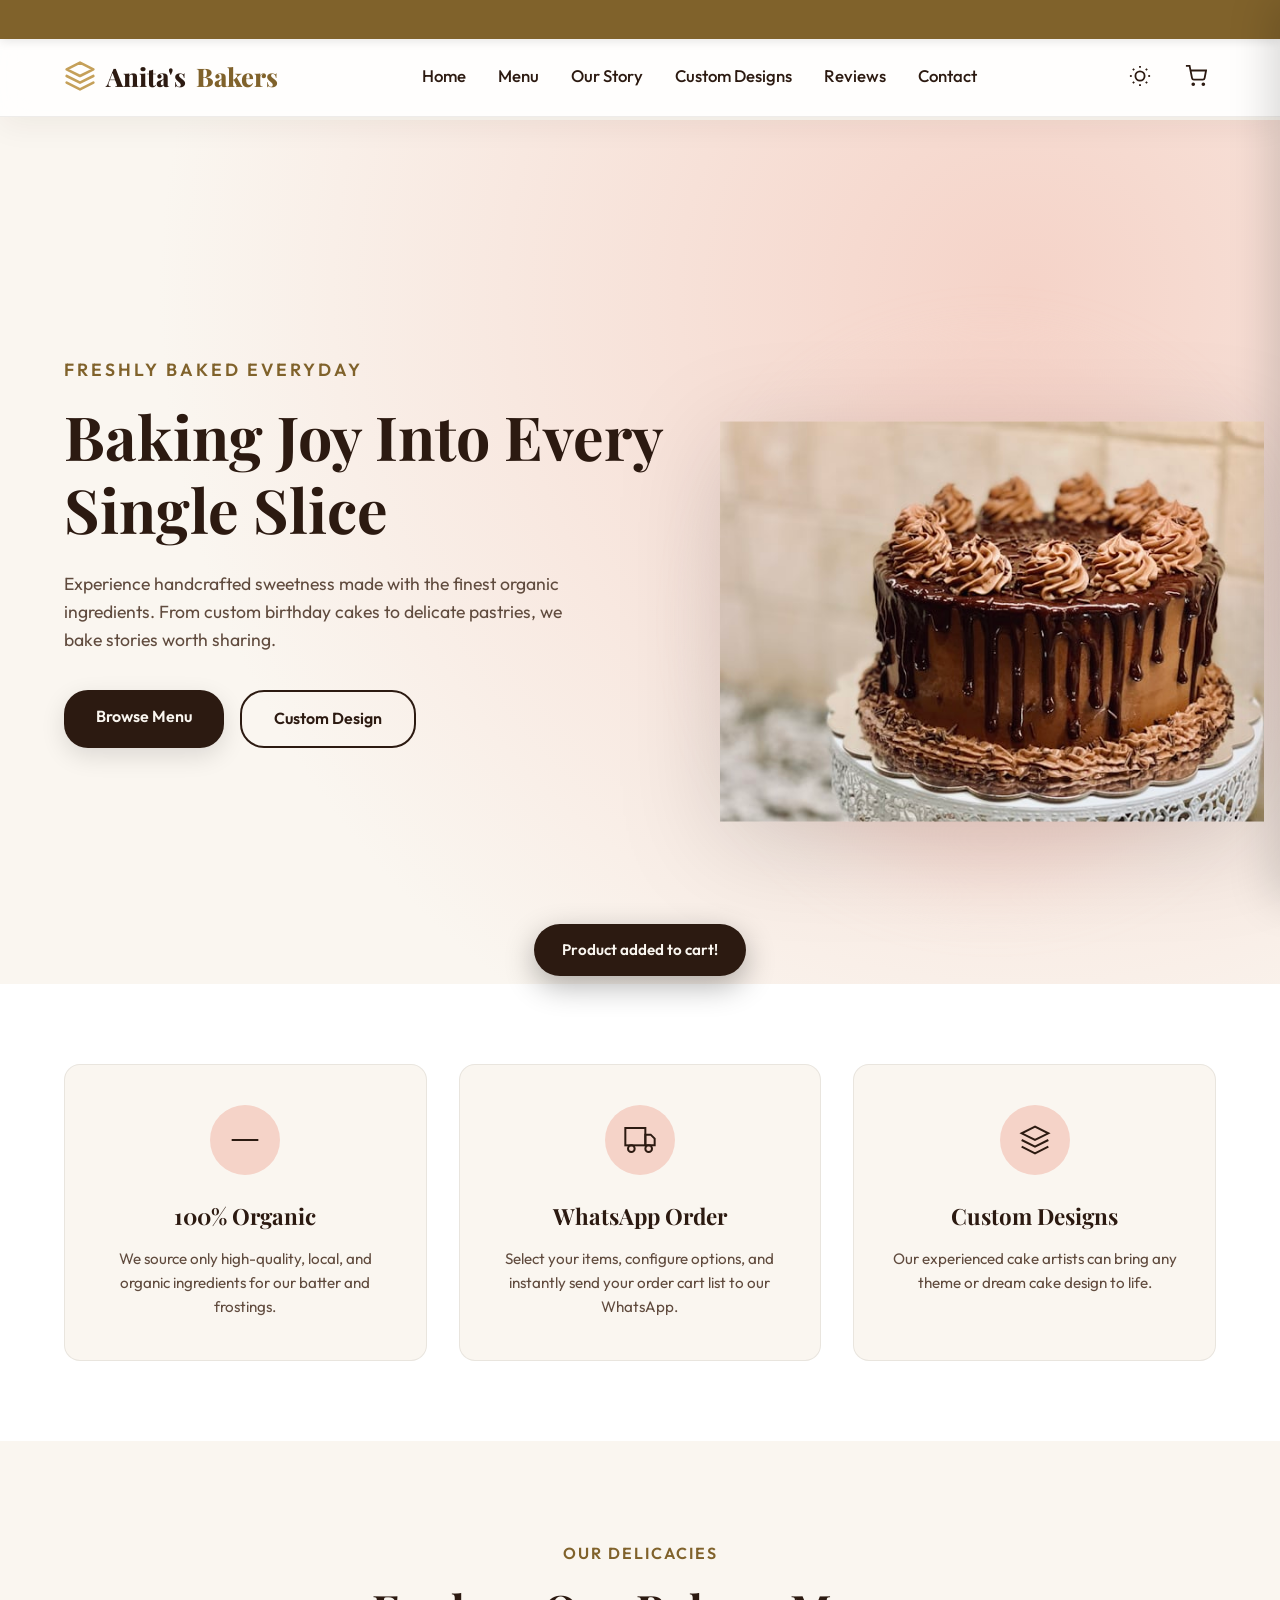
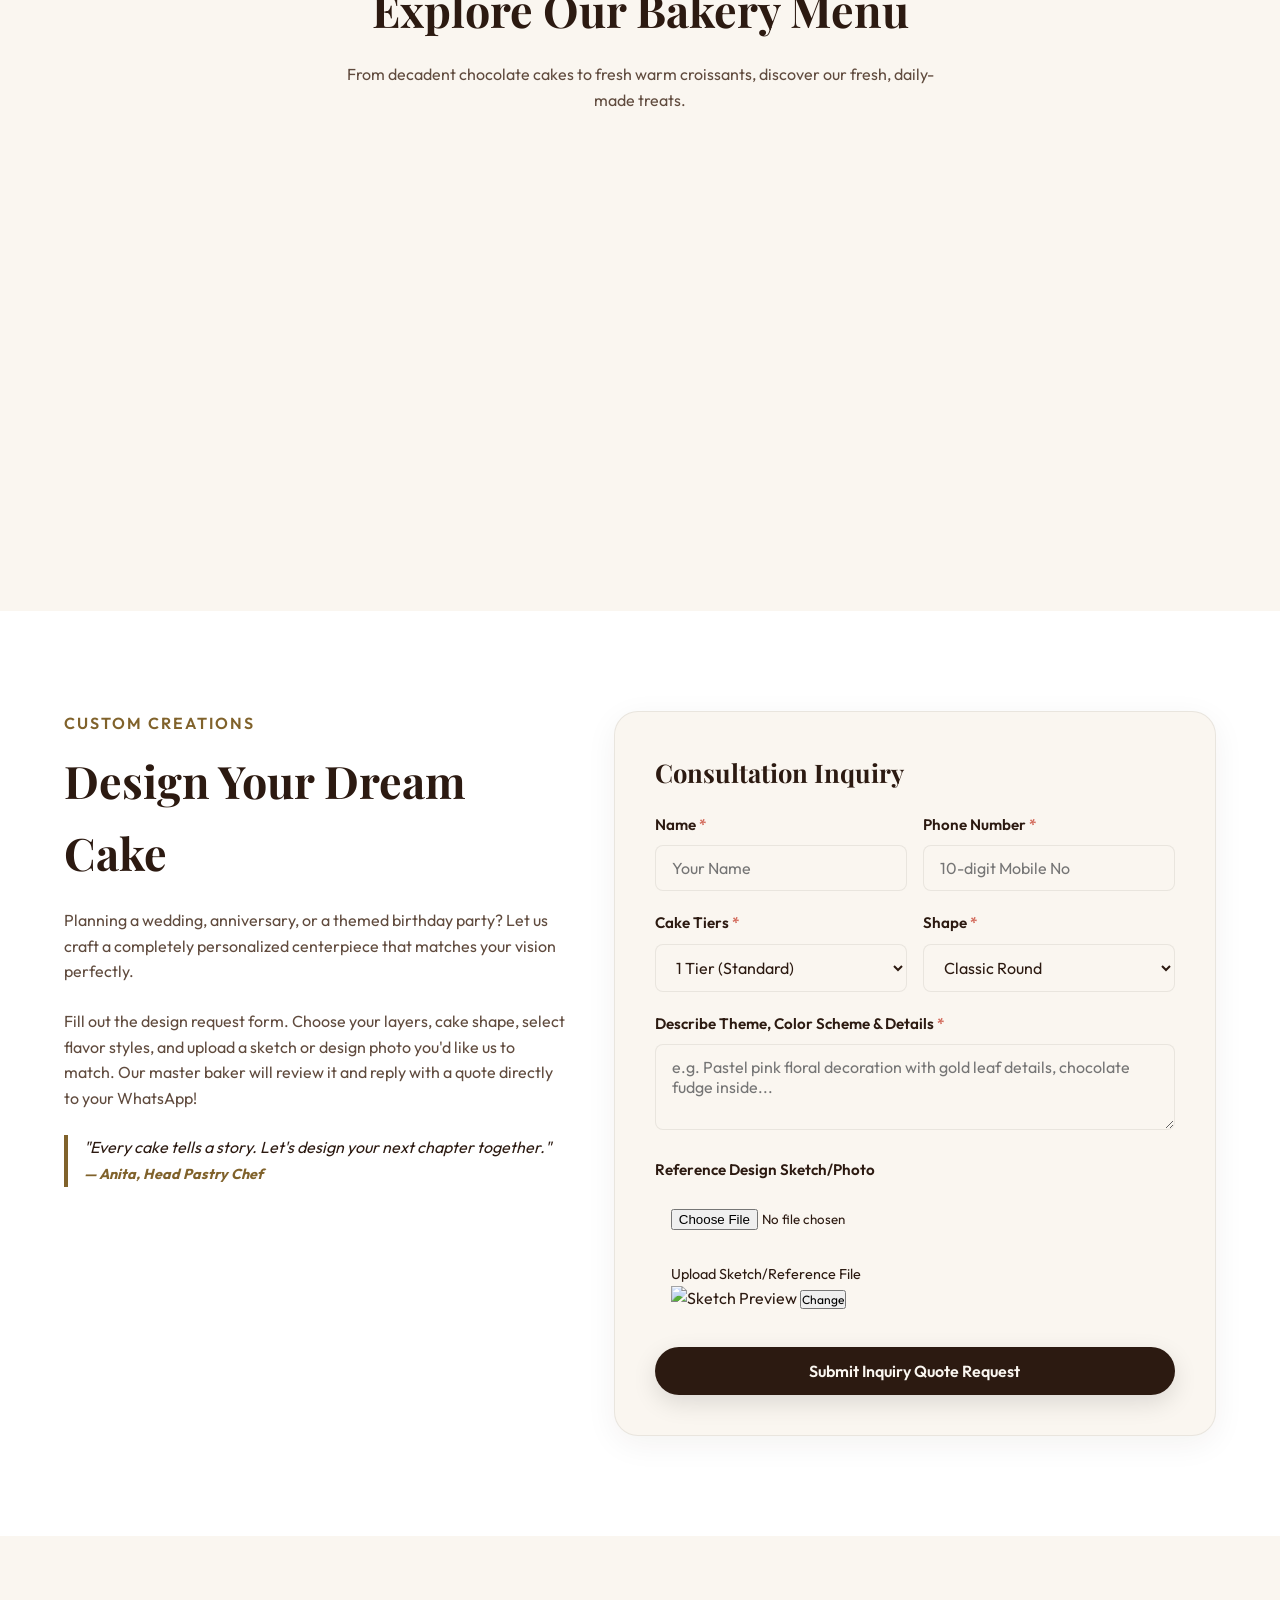
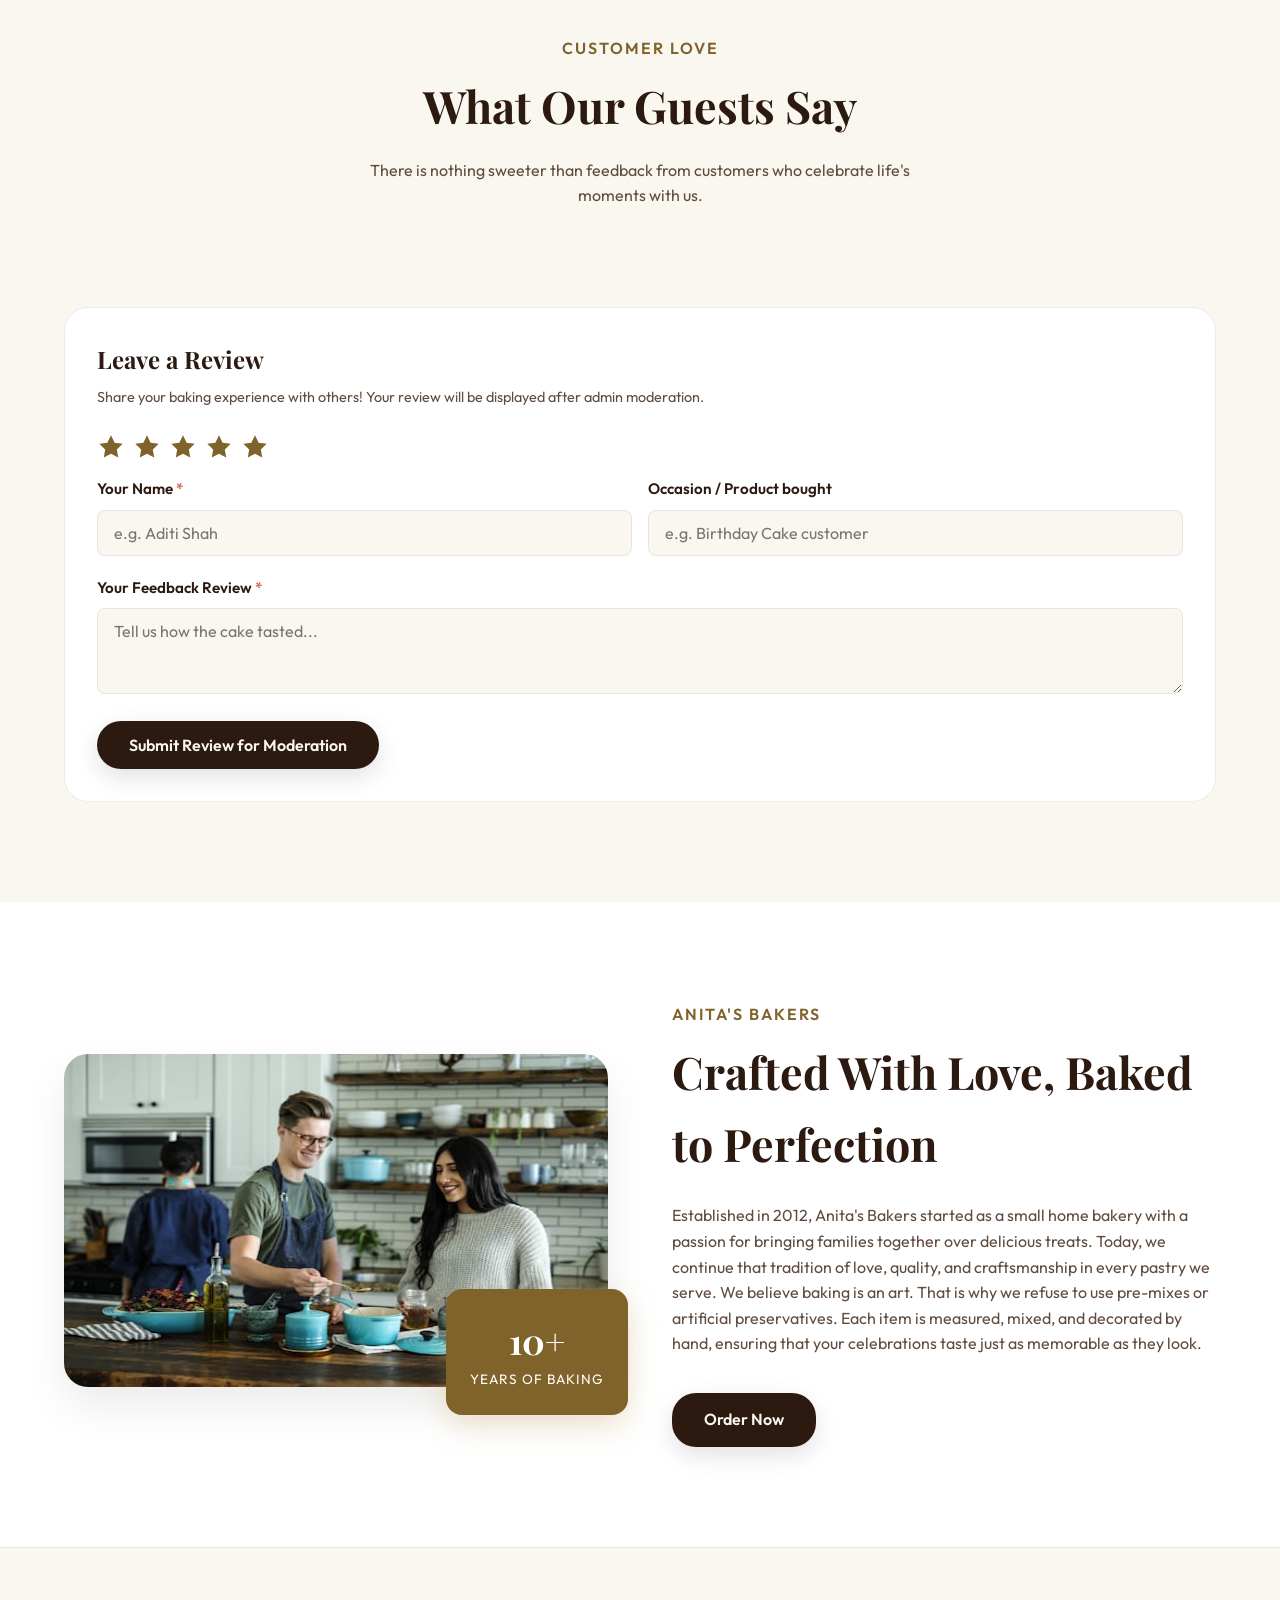
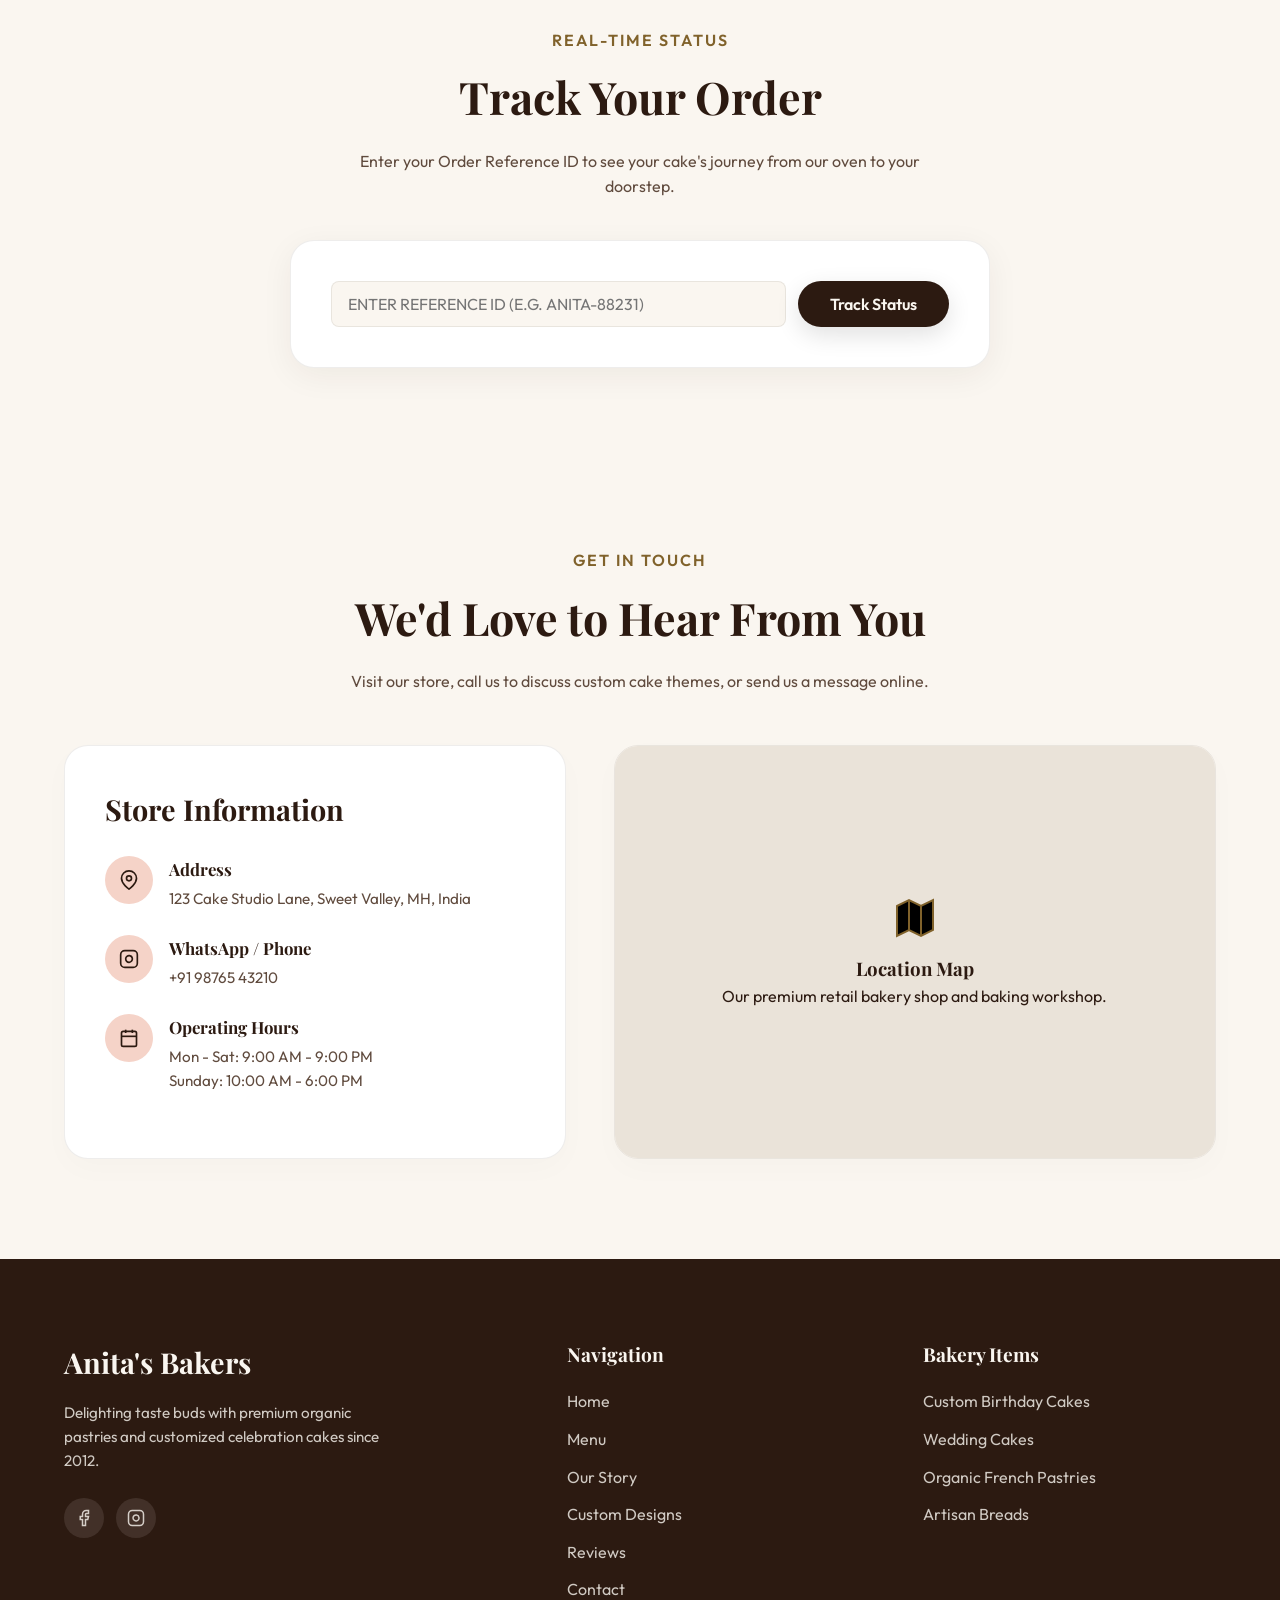
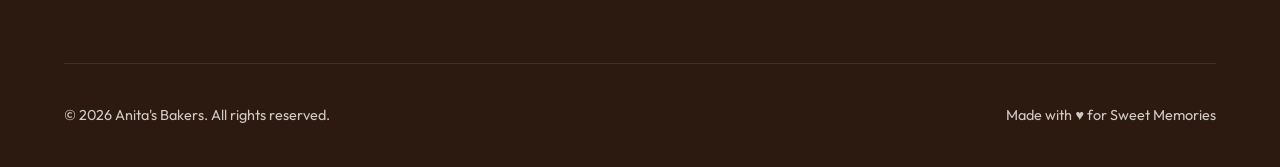
==== commit a2da78da: "feat: add dynamic website content control in admin panel and improve buttons" ====
--- a/frontend/index.html
+++ b/frontend/index.html
@@ -75,9 +75,9 @@
   <section id="home" class="hero">
     <div class="container flex-between" style="width: 100%; height: 100%;">
       <div class="hero-content">
-        <span class="hero-subtitle">Freshly Baked Everyday</span>
-        <h1 class="hero-title">Baking Joy Into Every Single Slice</h1>
-        <p class="hero-desc">Experience handcrafted sweetness made with the finest organic ingredients. From custom birthday cakes to delicate pastries, we bake stories worth sharing.</p>
+        <span class="hero-subtitle" id="dynHeroSubtitle">Freshly Baked Everyday</span>
+        <h1 class="hero-title" id="dynHeroTitle">Baking Joy Into Every Single Slice</h1>
+        <p class="hero-desc" id="dynHeroDesc">Experience handcrafted sweetness made with the finest organic ingredients. From custom birthday cakes to delicate pastries, we bake stories worth sharing.</p>
         <div class="hero-buttons">
           <a href="#menu" class="btn btn-primary">Browse Menu</a>
           <a href="#custom-inquiry" class="btn btn-secondary">Custom Design</a>
@@ -276,9 +276,8 @@
         </div>
         <div class="about-text">
           <span class="section-subtitle">Anita's Bakers</span>
-          <h2>Crafted With Love, Baked to Perfection</h2>
-          <p>Established in 2012, Anita's Bakers started as a small home bakery with a passion for bringing families together over delicious treats. Today, we continue that tradition of love, quality, and craftsmanship in every pastry we serve.</p>
-          <p>We believe baking is an art. That is why we refuse to use pre-mixes or artificial preservatives. Each item is measured, mixed, and decorated by hand, ensuring that your celebrations taste just as memorable as they look.</p>
+          <h2 id="dynAboutTitle">Crafted With Love, Baked to Perfection</h2>
+          <p id="dynAboutDesc">Established in 2012, Anita's Bakers started as a small home bakery with a passion for bringing families together over delicious treats. Today, we continue that tradition of love, quality, and craftsmanship in every pastry we serve. We believe baking is an art. That is why we refuse to use pre-mixes or artificial preservatives. Each item is measured, mixed, and decorated by hand, ensuring that your celebrations taste just as memorable as they look.</p>
           <a href="#menu" class="btn btn-primary" style="margin-top: 16px;">Order Now</a>
         </div>
       </div>
@@ -398,10 +397,10 @@
       <div class="footer-grid">
         <div class="footer-brand">
           <h3>Anita's Bakers</h3>
-          <p>Delighting taste buds with premium organic pastries and customized celebration cakes since 2012.</p>
+          <p id="dynFooterAbout">Delighting taste buds with premium organic pastries and customized celebration cakes since 2012.</p>
           <div class="footer-socials">
-            <a href="#" class="social-link" aria-label="Facebook"><svg viewBox="0 0 24 24"><path d="M18 2h-3a5 5 0 0 0-5 5v3H7v4h3v8h4v-8h3l1-4h-4V7a1 1 0 0 1 1-1h3z"></path></svg></a>
-            <a href="#" class="social-link" aria-label="Instagram"><svg viewBox="0 0 24 24"><rect x="2" y="2" width="20" height="20" rx="5" ry="5"></rect><path d="M16 11.37A4 4 0 1 1 12.63 8 4 4 0 0 1 16 11.37z"></path><line x1="17.5" y1="6.5" x2="17.51" y2="6.5"></line></svg></a>
+            <a href="#" class="social-link" id="dynFacebookUrl" aria-label="Facebook"><svg viewBox="0 0 24 24"><path d="M18 2h-3a5 5 0 0 0-5 5v3H7v4h3v8h4v-8h3l1-4h-4V7a1 1 0 0 1 1-1h3z"></path></svg></a>
+            <a href="#" class="social-link" id="dynInstagramUrl" aria-label="Instagram"><svg viewBox="0 0 24 24"><rect x="2" y="2" width="20" height="20" rx="5" ry="5"></rect><path d="M16 11.37A4 4 0 1 1 12.63 8 4 4 0 0 1 16 11.37z"></path><line x1="17.5" y1="6.5" x2="17.51" y2="6.5"></line></svg></a>
           </div>
         </div>
         <div class="footer-links">
@@ -700,73 +699,6 @@
     </div>
   </div>
 
-  <!-- --- SPIN THE WHEEL TRIGGER BUTTON --- -->
-  <button id="spinWheelTrigger" class="spin-wheel-trigger-btn">
-    <div class="wheel-icon-inner">
-      <svg viewBox="0 0 24 24" fill="none" stroke="currentColor" stroke-width="2" stroke-linecap="round" stroke-linejoin="round"><circle cx="12" cy="12" r="10"></circle><line x1="12" y1="2" x2="12" y2="22"></line><line x1="2" y1="12" x2="22" y2="12"></line><path d="M12 12L19.07 4.93"></path><path d="M12 12L4.93 19.07"></path><path d="M12 12L4.93 4.93"></path><path d="M12 12L19.07 19.07"></path></svg>
-    </div>
-    <span>Spin & Win!</span>
-  </button>
-
-  <!-- --- SPIN THE WHEEL MODAL --- -->
-  <div id="spinWheelModal" class="modal-wrapper">
-    <div class="modal-container" style="max-width: 450px;">
-      <div class="modal-header">
-        <h2>Spin the Magic Wheel</h2>
-        <button id="closeSpinWheelModalBtn" class="btn-close-cart" aria-label="Close Spin the Wheel Modal">
-          <svg viewBox="0 0 24 24" fill="none" stroke-width="2"><line x1="18" y1="6" x2="6" y2="18"></line><line x1="6" y1="6" x2="18" y2="18"></line></svg>
-        </button>
-      </div>
-      <div class="modal-body text-center" style="padding: 24px 32px 32px 32px;">
-        <p style="color: var(--text-light-cocoa); font-weight: 500; margin-bottom: 24px;">Spin the wheel to win a special coupon code! Auto-applies to your cart.</p>
-        
-        <!-- Canvas/SVG Wheel Container -->
-        <div class="wheel-spinner-container">
-          <div class="wheel-pointer">▼</div>
-          <div class="wheel-canvas-wrap">
-            <svg id="wheelCanvas" viewBox="0 0 300 300">
-              <circle cx="150" cy="150" r="140" fill="var(--bg-white)" stroke="var(--accent-gold)" stroke-width="6"/>
-              
-              <!-- Segment Path slices (8 Slices, 45 deg each) -->
-              <path d="M 150,150 L 150,10 A 140 140 0 0 1 249,51 Z" fill="var(--accent-pink)"/>
-              <path d="M 150,150 L 249,51 A 140 140 0 0 1 290,150 Z" fill="var(--bg-cream)"/>
-              <path d="M 150,150 L 290,150 A 140 140 0 0 1 249,249 Z" fill="var(--accent-gold)"/>
-              <path d="M 150,150 L 249,249 A 140 140 0 0 1 150,290 Z" fill="var(--text-light-cocoa)"/>
-              <path d="M 150,150 L 150,290 A 140 140 0 0 1 51,249 Z" fill="var(--accent-pink)"/>
-              <path d="M 150,150 L 51,249 A 140 140 0 0 1 10,150 Z" fill="var(--bg-cream)"/>
-              <path d="M 150,150 L 10,150 A 140 140 0 0 1 51,51 Z" fill="var(--accent-pink-dark)"/>
-              <path d="M 150,150 L 51,51 A 140 140 0 0 1 150,10 Z" fill="var(--text-cocoa)"/>
-              
-              <!-- Slices Text -->
-              <g fill="var(--text-cocoa)" font-weight="700" font-size="11">
-                <text transform="translate(195,65) rotate(22.5)">10% Off</text>
-                <text transform="translate(235,115) rotate(67.5)">Oops!</text>
-                <text transform="translate(230,195) rotate(112.5)" fill="white">15% Off</text>
-                <text transform="translate(170,240) rotate(157.5)" fill="white">Free Gift</text>
-                <text transform="translate(105,245) rotate(202.5)">5% Off</text>
-                <text transform="translate(45,190) rotate(247.5)">Free Del</text>
-                <text transform="translate(45,105) rotate(292.5)" fill="white">20% Off</text>
-                <text transform="translate(100,55) rotate(337.5)" fill="white">No Luck</text>
-              </g>
-              
-              <!-- Inner Cap Pin -->
-              <circle cx="150" cy="150" r="22" fill="var(--bg-white)" stroke="var(--accent-gold)" stroke-width="4"/>
-              <circle cx="150" cy="150" r="10" fill="var(--accent-gold)"/>
-            </svg>
-          </div>
-        </div>
-        
-        <button id="spinWheelBtn" class="btn btn-primary" style="width: 100%; margin-top: 24px; padding: 14px;">Spin the Wheel!</button>
-        
-        <!-- Result Reveal Area -->
-        <div id="spinResultArea" style="display: none; margin-top: 24px; padding: 20px; background: rgba(90, 143, 118, 0.1); border: 1px dashed var(--success-green); border-radius: var(--border-radius-md);">
-          <h4 style="color: var(--success-green); font-size: 1.25rem; margin-bottom: 8px;">Congratulations! 🎉</h4>
-          <p id="spinResultText" style="font-weight: 600; margin-bottom: 12px;">You won 15% off with code: <span id="winCodeDisplay" style="color: var(--accent-gold); font-size: 1.25rem; font-weight: 800; letter-spacing: 1px;">ANITA15</span></p>
-          <span style="font-size: 0.8rem; color: var(--text-light-cocoa);">Code has been auto-copied and applied to your checkout cart!</span>
-        </div>
-      </div>
-    </div>
-  </div>
 
   <!-- --- PRINTABLE INVOICE MODAL --- -->
   <div id="invoiceModal" class="modal-wrapper">
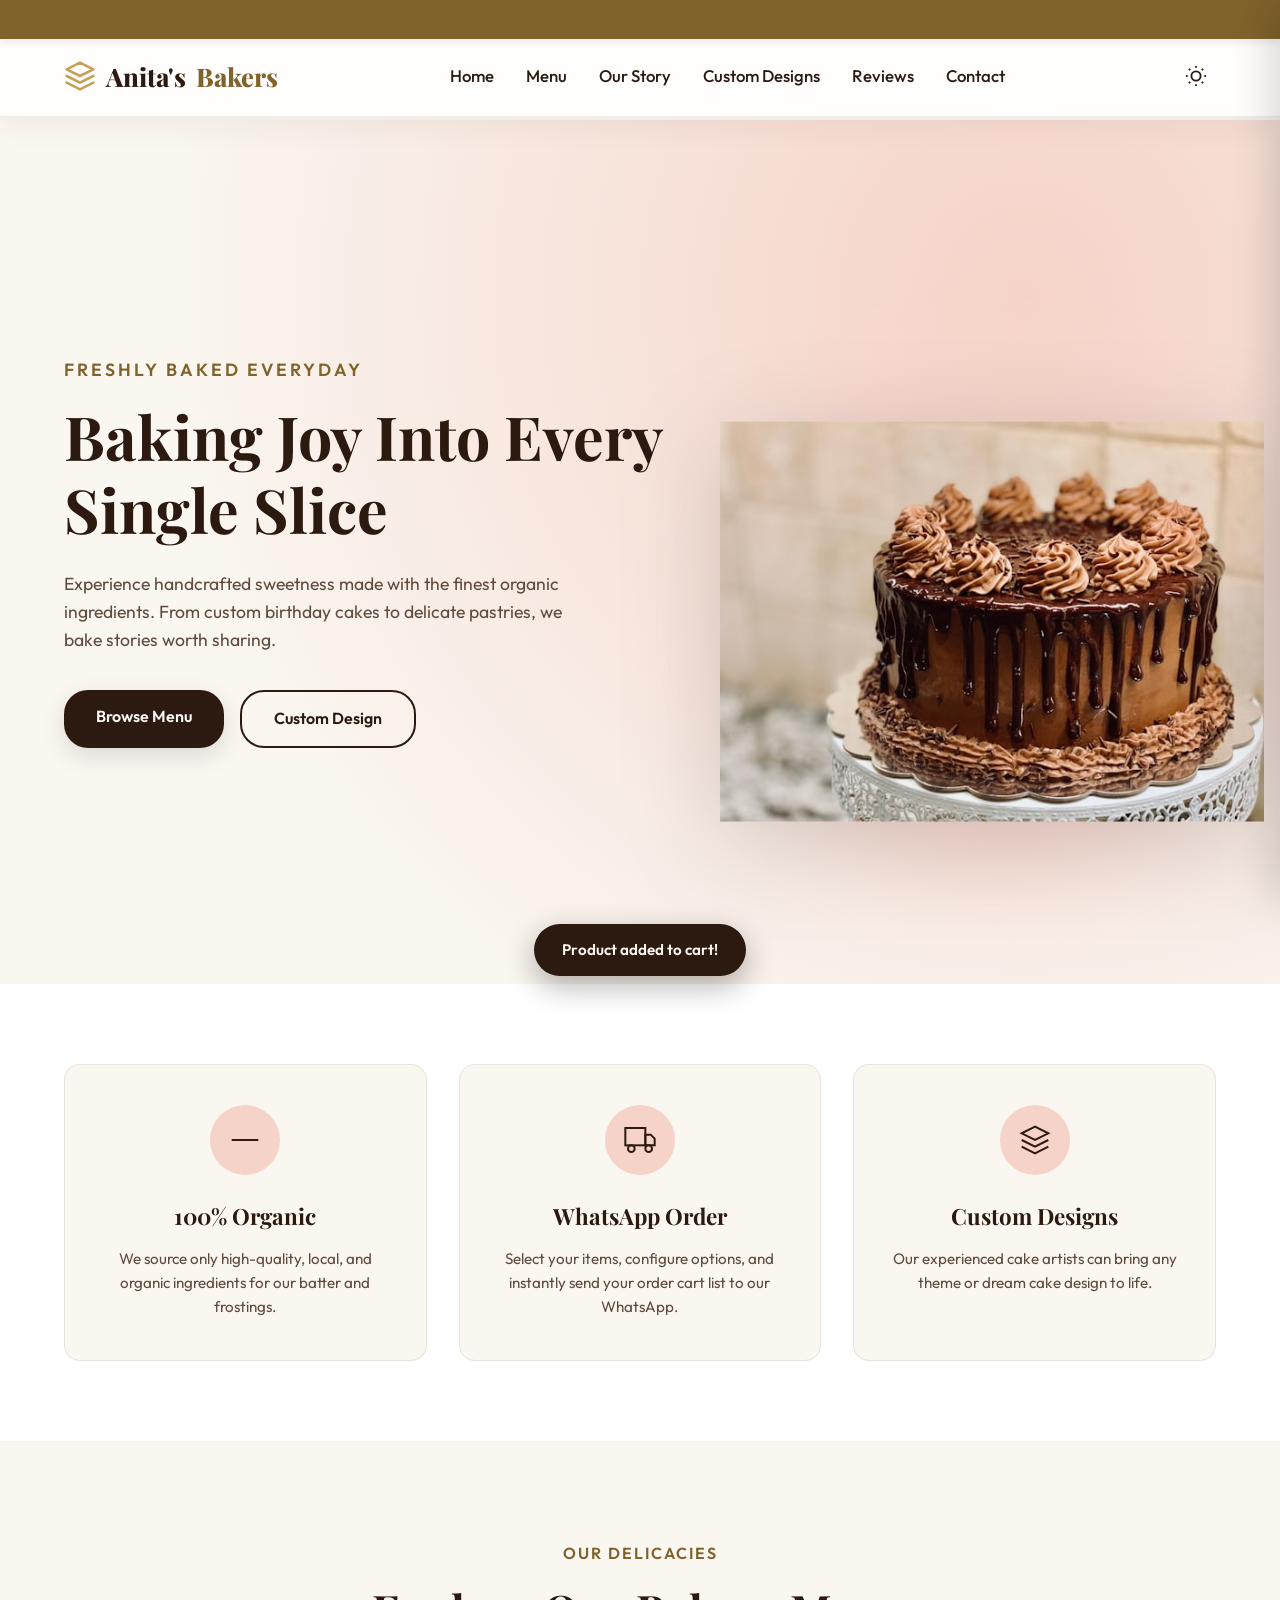
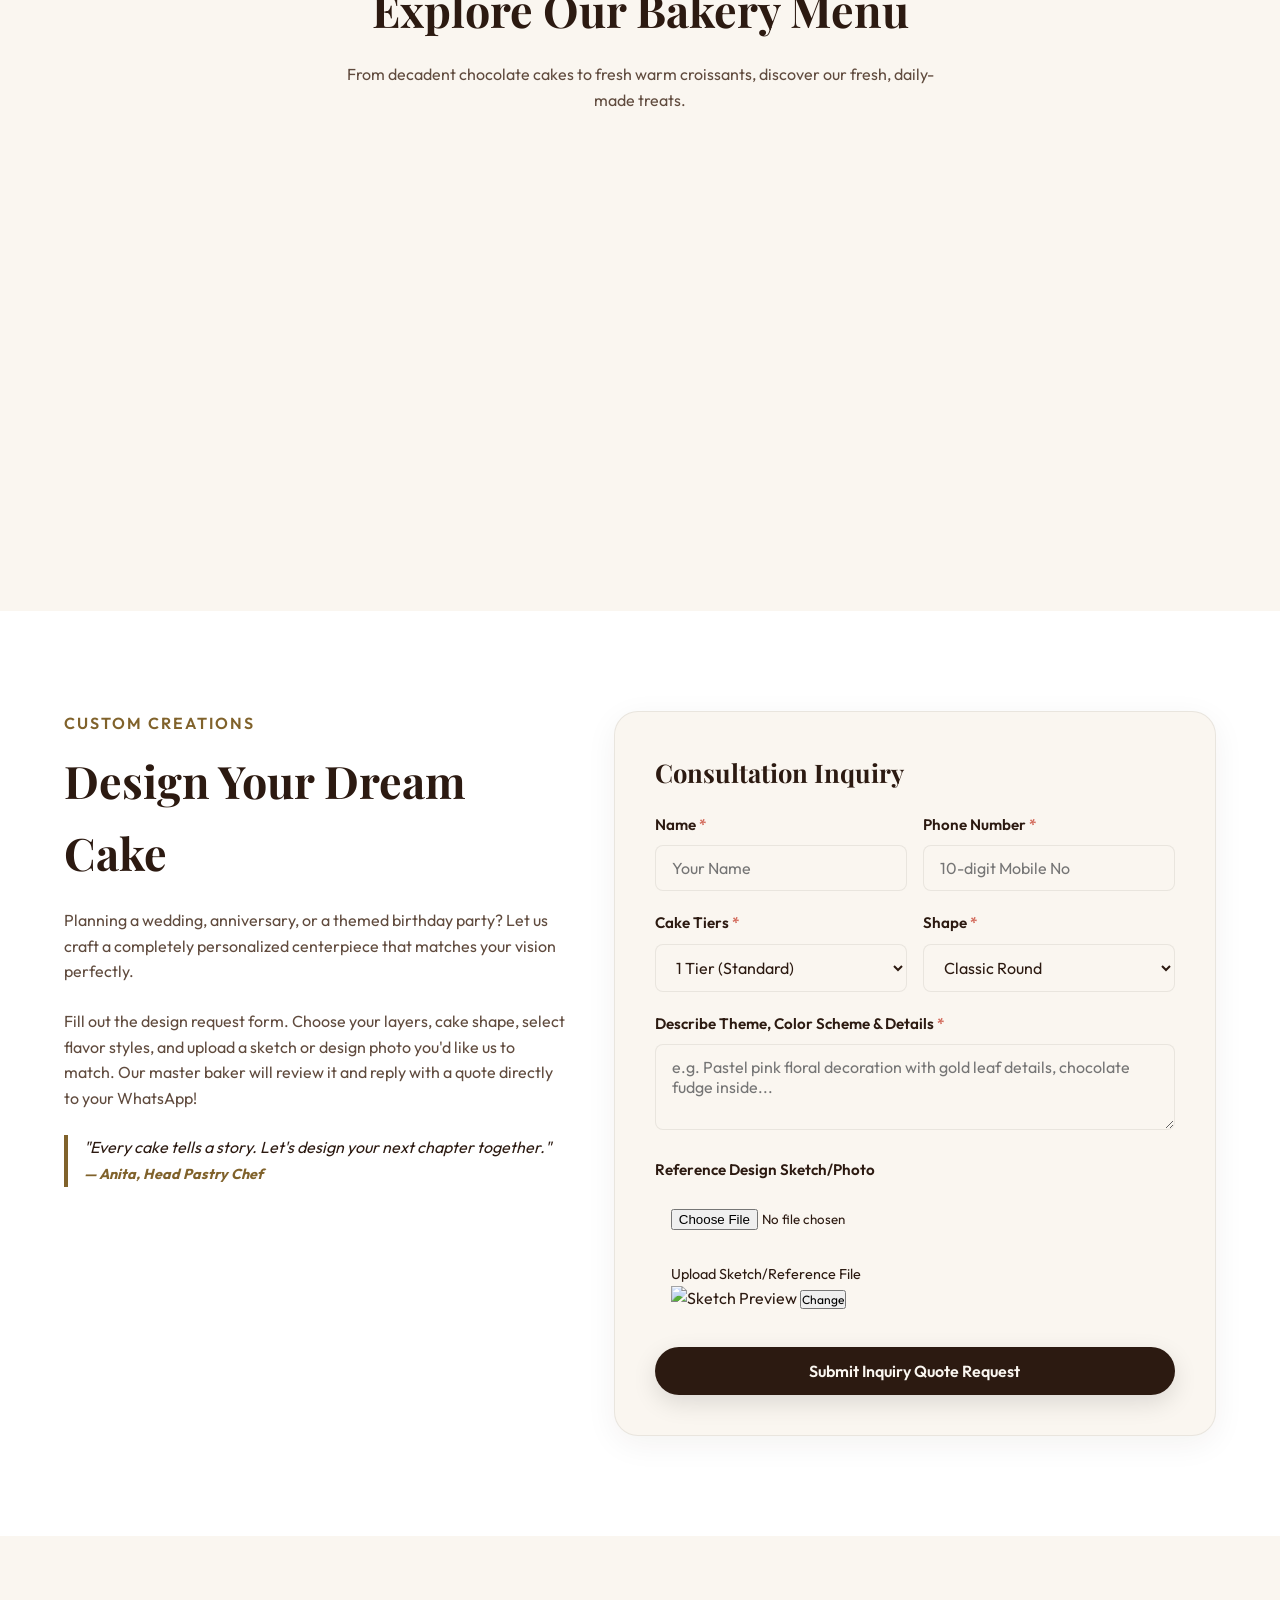
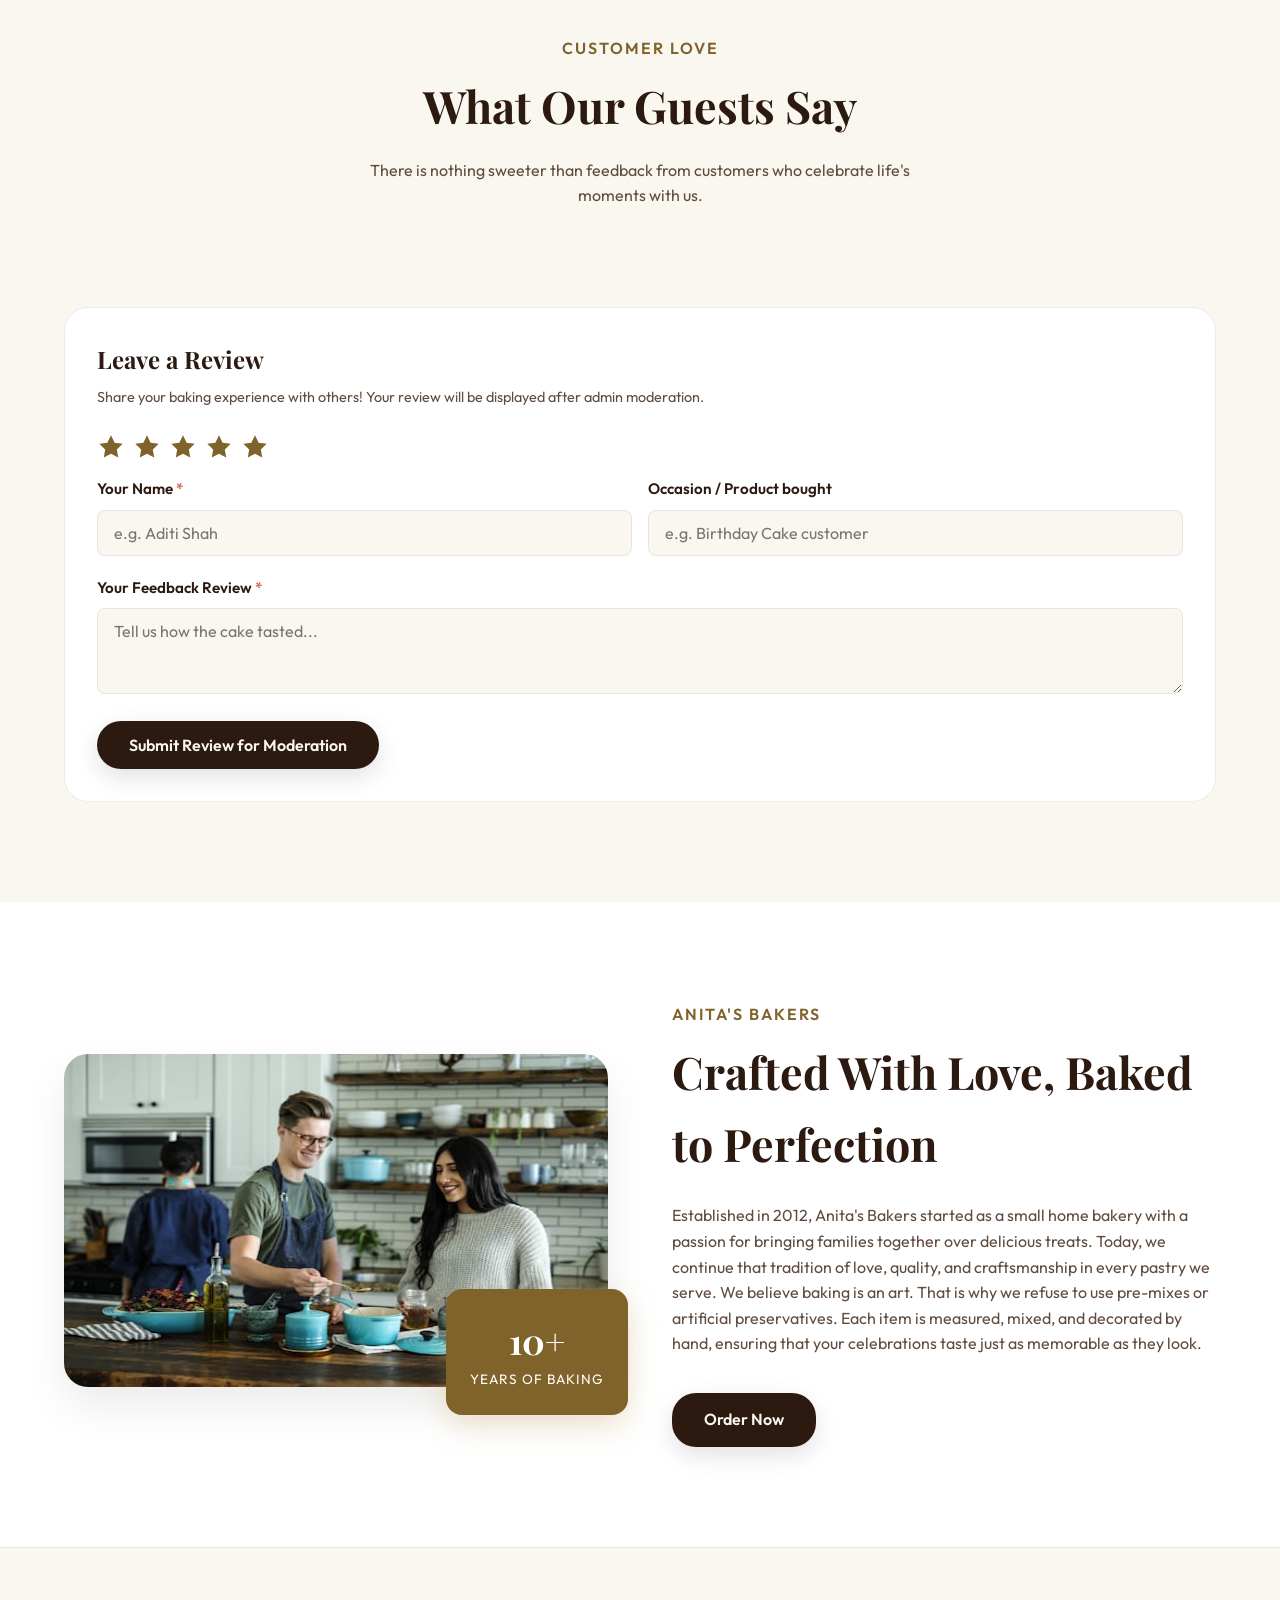
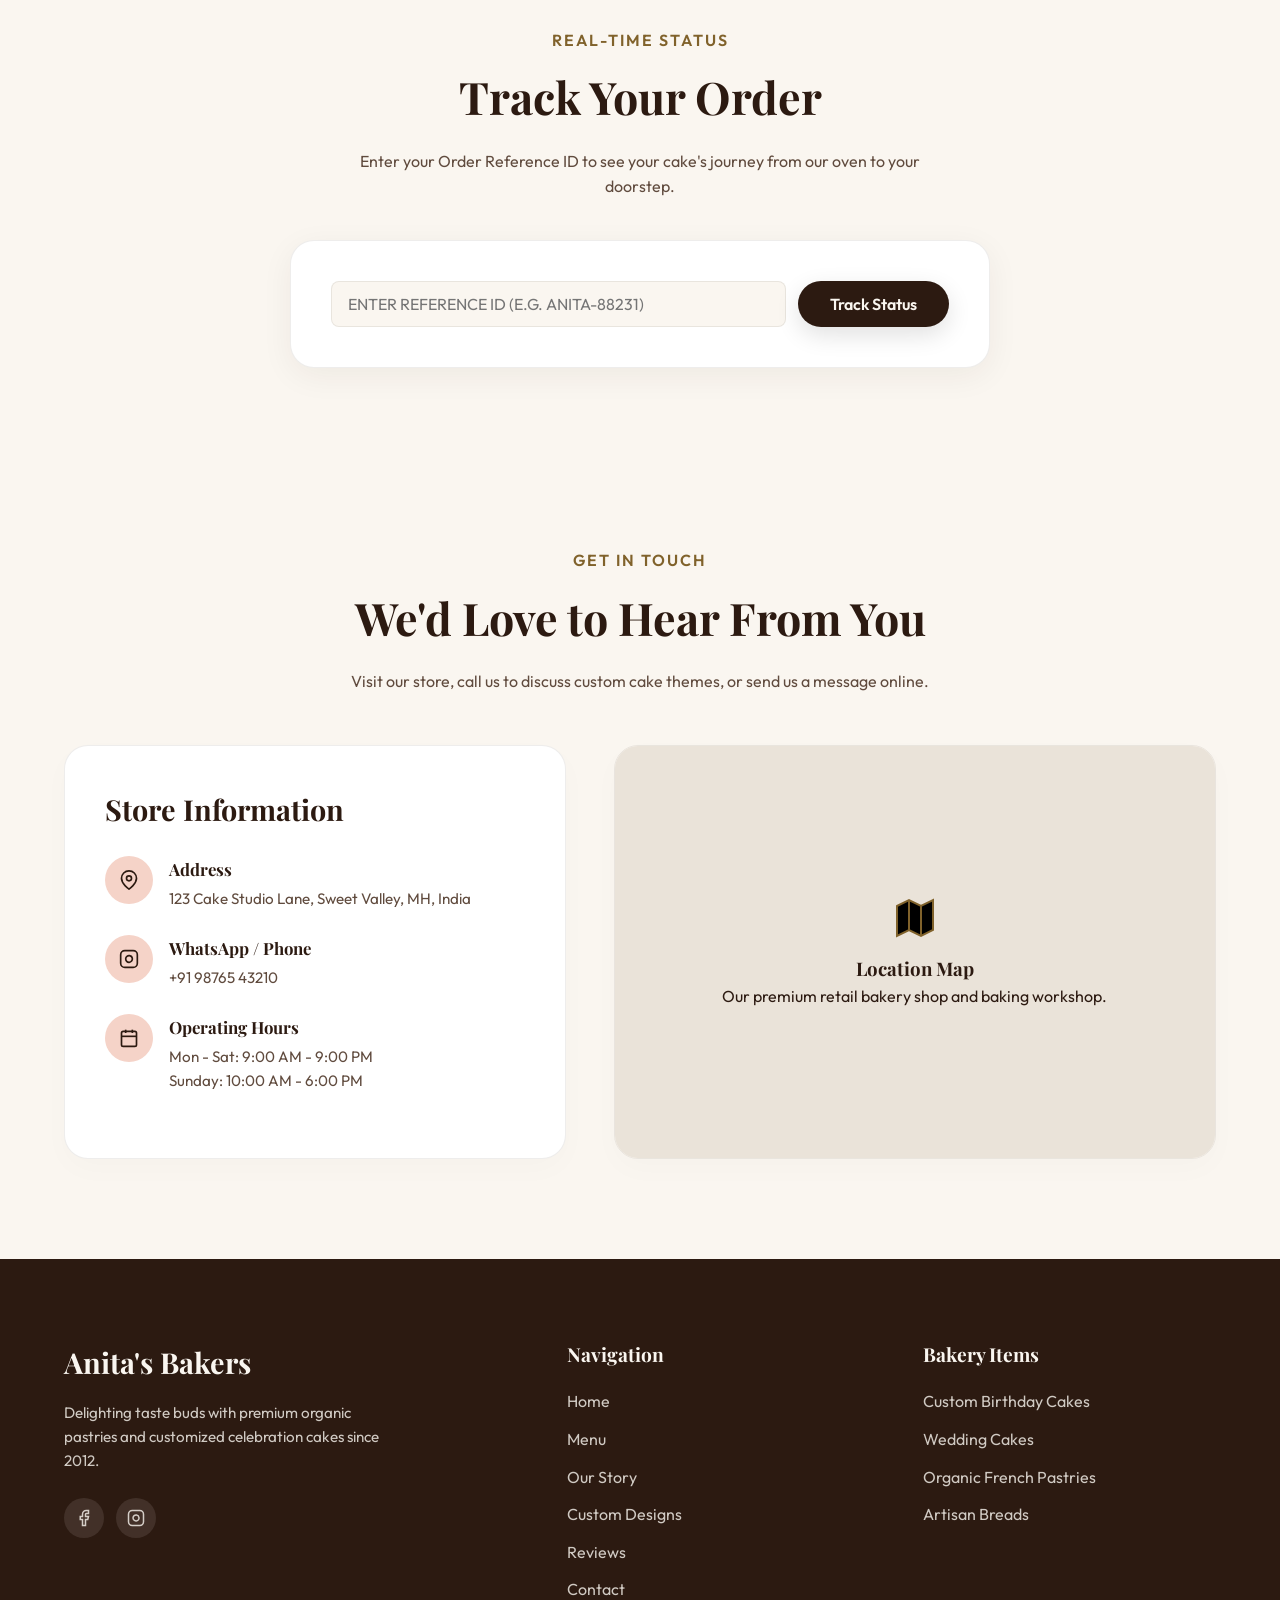
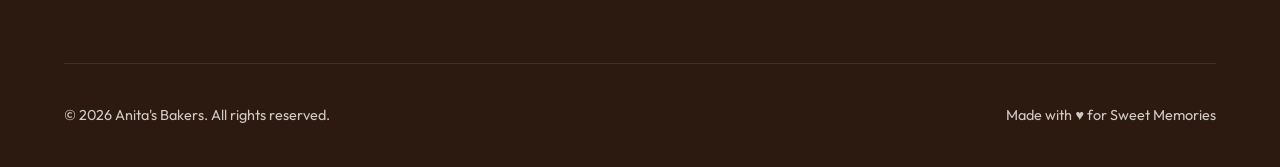
==== commit b97a62d6: "Converted storefront into a pure digital catalog (disabled online cart, checkout, and Quick View add" ====
--- a/frontend/index.html
+++ b/frontend/index.html
@@ -57,7 +57,7 @@
           <svg viewBox="0 0 24 24" id="themeMoonIcon" style="display: none;"><path d="M21 12.79A9 9 0 1 1 11.21 3 7 7 0 0 0 21 12.79z"></path></svg>
         </button>
         
-        <button id="cartToggleBtn" class="cart-icon-btn" aria-label="Shopping Cart">
+        <button id="cartToggleBtn" class="cart-icon-btn" aria-label="Shopping Cart" style="display: none !important;">
           <svg viewBox="0 0 24 24">
             <circle cx="9" cy="21" r="1"></circle>
             <circle cx="20" cy="21" r="1"></circle>
@@ -499,8 +499,8 @@
           </div>
         </div>
       </div>
-      <div class="modal-footer">
-        <button id="qvAddToCartBtn" class="btn btn-primary">Add to Shopping Cart</button>
+      <div class="modal-footer" style="display: none !important;">
+        <button id="qvAddToCartBtn" class="btn btn-primary" style="display: none !important;">Add to Shopping Cart</button>
       </div>
     </div>
   </div>
@@ -543,6 +543,10 @@
           <div class="cake-stand"></div>
           <div class="cake-stand-base"></div>
         </div>
+        <p class="cake-visualizer-note" style="text-align: center; font-size: 0.8rem; color: var(--text-light-cocoa); font-style: italic; margin-top: -15px; margin-bottom: 20px; line-height: 1.45; padding: 0 15px;">
+          📍 <strong>Note:</strong> This is a basic cake design model. The final handcrafted cake will be prepared based on this styling as a reference.<br>
+          (टीप: हे एक बेसिक मॉडेल डिझाईन आहे, याच डिझाईनचा संदर्भ घेऊन आम्ही प्रत्यक्ष केक तयार करू.)
+        </p>
 
         <div class="configurator-meta" style="margin-bottom: 15px; padding-bottom: 12px;">
           <img id="configCakeImg" src="" alt="Cake Preview" class="configurator-img" style="display:none;">
@@ -592,12 +596,23 @@
                 </select>
               </div>
               <div class="form-group">
-                <label class="toggle-switch-container" style="margin-top: 32px;">
-                  <input type="checkbox" id="cakeEggless" class="toggle-checkbox">
-                  <span class="toggle-switch"></span>
-                  <span>Make it Eggless (+₹100)</span>
-                </label>
-              </div>
+                <label for="cakeFrostingColor">Frosting Color <span>*</span></label>
+                <select id="cakeFrostingColor" class="form-control">
+                  <option value="default" data-price="0">Match Flavor Color (+₹0)</option>
+                  <option value="pink" data-price="30">Strawberry Pink (+₹30)</option>
+                  <option value="white" data-price="0">Creamy Vanilla (+₹0)</option>
+                  <option value="blue" data-price="30">Pastel Blue (+₹30)</option>
+                  <option value="yellow" data-price="30">Golden Butterscotch (+₹30)</option>
+                  <option value="green" data-price="30">Fresh Mint (+₹30)</option>
+                </select>
+              </div>
+            </div>
+            <div class="form-group" style="margin-top: 12px;">
+              <label class="toggle-switch-container">
+                <input type="checkbox" id="cakeEggless" class="toggle-checkbox">
+                <span class="toggle-switch"></span>
+                <span>Make it Eggless (+₹100)</span>
+              </label>
             </div>
           </div>
           
@@ -786,6 +801,44 @@
     </div>
   </div>
 
+  <!-- --- LEAD CAPTURE MODAL --- -->
+  <div id="leadModal" class="lead-modal-wrapper">
+    <div class="lead-modal-container">
+      <div class="lead-modal-header">
+        <h3>Welcome to Anita's Bakers!</h3>
+        <button id="closeLeadModalBtn" class="lead-modal-close" aria-label="Close">
+          <svg width="20" height="20" viewBox="0 0 24 24" fill="none" stroke="currentColor" stroke-width="2"><line x1="18" y1="6" x2="6" y2="18"></line><line x1="6" y1="6" x2="18" y2="18"></line></svg>
+        </button>
+      </div>
+      <div class="lead-modal-body">
+        <p>Register with us to get special updates, premium discounts, and custom order consults directly on your phone!</p>
+        <form id="leadCaptureForm">
+          <div class="form-group">
+            <label for="leadName">Your Name <span>*</span></label>
+            <input type="text" id="leadName" class="form-control" placeholder="Enter your full name" required>
+          </div>
+          <div class="form-group">
+            <label for="leadPhone">WhatsApp Number <span>*</span></label>
+            <input type="tel" id="leadPhone" class="form-control" placeholder="Enter mobile number" required>
+          </div>
+          <div class="form-group">
+            <label for="leadInterest">What are you looking for?</label>
+            <select id="leadInterest" class="form-control">
+              <option value="Just Browsing">Just Browsing</option>
+              <option value="Custom Cakes">Custom Celebration Cakes</option>
+              <option value="Pastries & Desserts">Pastries & Desserts</option>
+              <option value="Cookies & Breads">Cookies & Breads</option>
+              <option value="Bulk / Party Orders">Bulk / Party Orders</option>
+            </select>
+          </div>
+          <button type="submit" class="btn btn-primary btn-checkout" style="margin-top: 10px;">
+            Submit & Continue
+          </button>
+        </form>
+      </div>
+    </div>
+  </div>
+
   <script src="js/database.js" defer></script>
   <script src="js/storefront.js" defer></script>
 </body>
--- a/frontend/css/shared.css
+++ b/frontend/css/shared.css
@@ -136,3 +136,50 @@
   clip: rect(0, 0, 0, 0);
   border: 0;
 }
+
+/* --- Premium Shared Buttons --- */
+.btn {
+  display: inline-block;
+  padding: 12px 28px;
+  font-size: 1rem;
+  font-weight: 600;
+  border-radius: var(--border-radius-lg);
+  cursor: pointer;
+  transition: var(--transition-smooth);
+  border: none;
+  text-align: center;
+  user-select: none;
+}
+
+.btn-primary {
+  background-color: var(--text-cocoa);
+  color: var(--bg-cream);
+  box-shadow: 0 8px 24px rgba(44, 26, 17, 0.12);
+}
+
+.btn-primary:hover:not(:disabled) {
+  background-color: var(--accent-gold);
+  color: #FFFFFF;
+  transform: translateY(-2px);
+  box-shadow: 0 12px 30px rgba(128, 98, 43, 0.25);
+}
+
+.btn-secondary {
+  background-color: transparent;
+  color: var(--text-cocoa);
+  border: 2px solid var(--text-cocoa);
+}
+
+.btn-secondary:hover:not(:disabled) {
+  background-color: rgba(44, 26, 17, 0.05);
+  transform: translateY(-2px);
+}
+
+.btn:disabled {
+  opacity: 0.55;
+  cursor: not-allowed;
+  background-color: #d1c7bd !important;
+  color: #8c7e74 !important;
+  box-shadow: none !important;
+  transform: none !important;
+}
--- a/frontend/css/storefront.css
+++ b/frontend/css/storefront.css
@@ -1076,20 +1076,21 @@
 }
 
 .cake-stand {
-  width: 170px;
-  height: 12px;
-  background: linear-gradient(to right, #E5E5E5, #B0B0B0, #E5E5E5);
-  border-radius: 5px;
-  box-shadow: 0 4px 10px rgba(0,0,0,0.15);
+  width: 180px;
+  height: 14px;
+  background: linear-gradient(to right, #f3e5ab, #d4af37, #f3e5ab);
+  border-radius: 50% / 6px;
+  box-shadow: 0 4px 10px rgba(44, 26, 17, 0.22);
   z-index: 1;
+  position: relative;
 }
 
 .cake-stand-base {
   width: 50px;
-  height: 20px;
-  background: linear-gradient(to right, #CCCCCC, #999999, #CCCCCC);
+  height: 24px;
+  background: linear-gradient(to right, #b8860b, #d4af37, #b8860b);
   clip-path: polygon(20% 0%, 80% 0%, 100% 100%, 0% 100%);
-  margin-top: -2px;
+  margin-top: -8px;
   z-index: 0;
 }
 
@@ -1098,57 +1099,144 @@
   flex-direction: column-reverse;
   align-items: center;
   width: 100%;
-  margin-bottom: -4px;
+  margin-bottom: -5px;
   z-index: 2;
 }
 
 .cake-visual-tier {
-  height: 38px;
-  border-radius: 50px / 18px;
+  height: 48px;
+  border-radius: 50% / 15px;
   position: relative;
-  margin-top: -12px;
-  box-shadow: 0 6px 12px rgba(0, 0, 0, 0.12);
+  margin-top: -24px;
+  box-shadow: 0 8px 16px rgba(44, 26, 17, 0.18);
   transition: var(--transition-smooth);
   display: flex;
   align-items: center;
   justify-content: center;
-}
-
-.tier-chocolate {
-  background: linear-gradient(135deg, #4A2E1B 0%, #2A170B 100%);
-  border: 2px solid #5C3A21;
-}
-.tier-red-velvet {
-  background: linear-gradient(135deg, #A61C2E 0%, #6E0D1B 100%);
-  border: 2px solid #BC2A3D;
-}
-.tier-butterscotch {
-  background: linear-gradient(135deg, #EAA63F 0%, #B27014 100%);
-  border: 2px solid #F5B95F;
-}
-.tier-pineapple {
-  background: linear-gradient(135deg, #F9DC5C 0%, #D4A90C 100%);
-  border: 2px solid #FBE178;
-}
-.tier-hazelnut {
-  background: linear-gradient(135deg, #8E6E53 0%, #573E2B 100%);
-  border: 2px solid #A28266;
-}
-
+  animation: dropTier 0.5s cubic-bezier(0.175, 0.885, 0.32, 1.2) both;
+}
+
+@keyframes dropTier {
+  0% {
+    transform: translateY(-80px) scaleY(0.7);
+    opacity: 0;
+  }
+  60% {
+    transform: translateY(10px) scaleY(1.1);
+  }
+  80% {
+    transform: translateY(-3px) scaleY(0.97);
+  }
+  100% {
+    transform: translateY(0) scaleY(1);
+    opacity: 1;
+  }
+}
+
+/* 3D Top Frosting Surface */
+.cake-visual-tier::before {
+  content: '';
+  position: absolute;
+  top: 0;
+  left: 0;
+  width: 100%;
+  height: 16px;
+  background: inherit;
+  filter: brightness(1.15) saturate(1.1);
+  border-radius: 50%;
+  border-bottom: 1px solid rgba(0, 0, 0, 0.12);
+  box-shadow: inset 0 2px 4px rgba(255, 255, 255, 0.3);
+  z-index: 3;
+}
+
+/* 3D Cylindrical Shading Overlay */
 .cake-visual-tier::after {
   content: '';
   position: absolute;
-  top: 4px;
-  left: 10%;
-  right: 10%;
+  top: 0;
+  left: 0;
+  width: 100%;
+  height: 100%;
+  background: linear-gradient(to right, 
+    rgba(0, 0, 0, 0.32) 0%, 
+    rgba(255, 255, 255, 0.15) 25%, 
+    rgba(255, 255, 255, 0) 50%, 
+    rgba(0, 0, 0, 0.42) 100%);
+  border-radius: 50% / 15px;
+  pointer-events: none;
+  z-index: 2;
+}
+
+.tier-chocolate {
+  background: #5C3D2E;
+  border: 1px solid #4E3224;
+}
+.tier-red-velvet {
+  background: #A61C2E;
+  border: 1px solid #8C1422;
+}
+.tier-butterscotch {
+  background: #EAA63F;
+  border: 1px solid #CC8C2B;
+}
+.tier-pineapple {
+  background: #F9DC5C;
+  border: 1px solid #DFBE3D;
+}
+.tier-hazelnut {
+  background: #9A7B66;
+  border: 1px solid #82634E;
+}
+
+/* --- Custom Frosting Colors Override --- */
+.frosting-pink {
+  background: #FF9EAA !important;
+}
+.frosting-white {
+  background: #FFFDF9 !important;
+}
+.frosting-blue {
+  background: #A2D2FF !important;
+}
+.frosting-yellow {
+  background: #FFD166 !important;
+}
+.frosting-green {
+  background: #B5E2B0 !important;
+}
+
+/* Cream Rosettes & Piping Borders */
+.cake-cream-base {
+  position: absolute;
+  bottom: -3px;
+  left: 6%;
+  width: 88%;
+  height: 8px;
+  background-image: radial-gradient(circle, #FFFDF0 3px, transparent 4px);
+  background-size: 8px 8px;
+  background-repeat: repeat-x;
+  z-index: 4;
+  filter: drop-shadow(0 1px 1px rgba(0, 0, 0, 0.15));
+  pointer-events: none;
+}
+
+.cake-cream-top {
+  position: absolute;
+  top: 9px;
+  left: 6%;
+  width: 88%;
   height: 6px;
-  background: rgba(255, 255, 255, 0.4);
-  border-radius: 50%;
+  background-image: radial-gradient(circle, #FFFDF0 2px, transparent 3px);
+  background-size: 6px 6px;
+  background-repeat: repeat-x;
+  z-index: 4;
+  filter: drop-shadow(0 1px 1px rgba(0, 0, 0, 0.1));
+  pointer-events: none;
 }
 
 .cake-icing-message {
   position: absolute;
-  top: 8px;
+  top: 2px;
   width: 90%;
   text-align: center;
   font-family: var(--font-cursive);
@@ -2241,3 +2329,76 @@
     top: -12px !important;
   }
 }
+
+/* --- LEAD CAPTURE MODAL STYLES --- */
+.lead-modal-wrapper {
+  position: fixed;
+  top: 0;
+  left: 0;
+  width: 100vw;
+  height: 100vh;
+  z-index: 1200;
+  display: flex;
+  align-items: center;
+  justify-content: center;
+  opacity: 0;
+  pointer-events: none;
+  transition: var(--transition-smooth);
+}
+.lead-modal-wrapper.open {
+  opacity: 1;
+  pointer-events: all;
+}
+.lead-modal-container {
+  background: rgba(255, 255, 255, 0.88);
+  backdrop-filter: blur(25px);
+  -webkit-backdrop-filter: blur(25px);
+  border-radius: var(--border-radius-lg);
+  width: 90%;
+  max-width: 450px;
+  box-shadow: 0 30px 80px rgba(92, 64, 51, 0.25);
+  border: 1px solid rgba(255, 255, 255, 0.5);
+  transform: scale(0.9) translateY(30px);
+  transition: var(--transition-smooth);
+  overflow: hidden;
+}
+.lead-modal-wrapper.open .lead-modal-container {
+  transform: scale(1) translateY(0);
+}
+.lead-modal-header {
+  padding: 28px 28px 12px 28px;
+  display: flex;
+  justify-content: space-between;
+  align-items: center;
+}
+.lead-modal-header h3 {
+  font-size: 1.6rem;
+  color: var(--text-cocoa);
+  font-weight: 700;
+}
+.lead-modal-close {
+  background: none;
+  border: none;
+  cursor: pointer;
+  color: var(--text-light-cocoa);
+  display: flex;
+  align-items: center;
+  justify-content: center;
+  padding: 6px;
+  border-radius: 50%;
+  transition: var(--transition-fast);
+}
+.lead-modal-close:hover {
+  background: rgba(92, 64, 51, 0.08);
+  color: var(--text-cocoa);
+}
+.lead-modal-body {
+  padding: 0 28px 28px 28px;
+}
+.lead-modal-body p {
+  font-size: 0.95rem;
+  color: var(--text-light-cocoa);
+  margin-bottom: 24px;
+  line-height: 1.5;
+}
+
